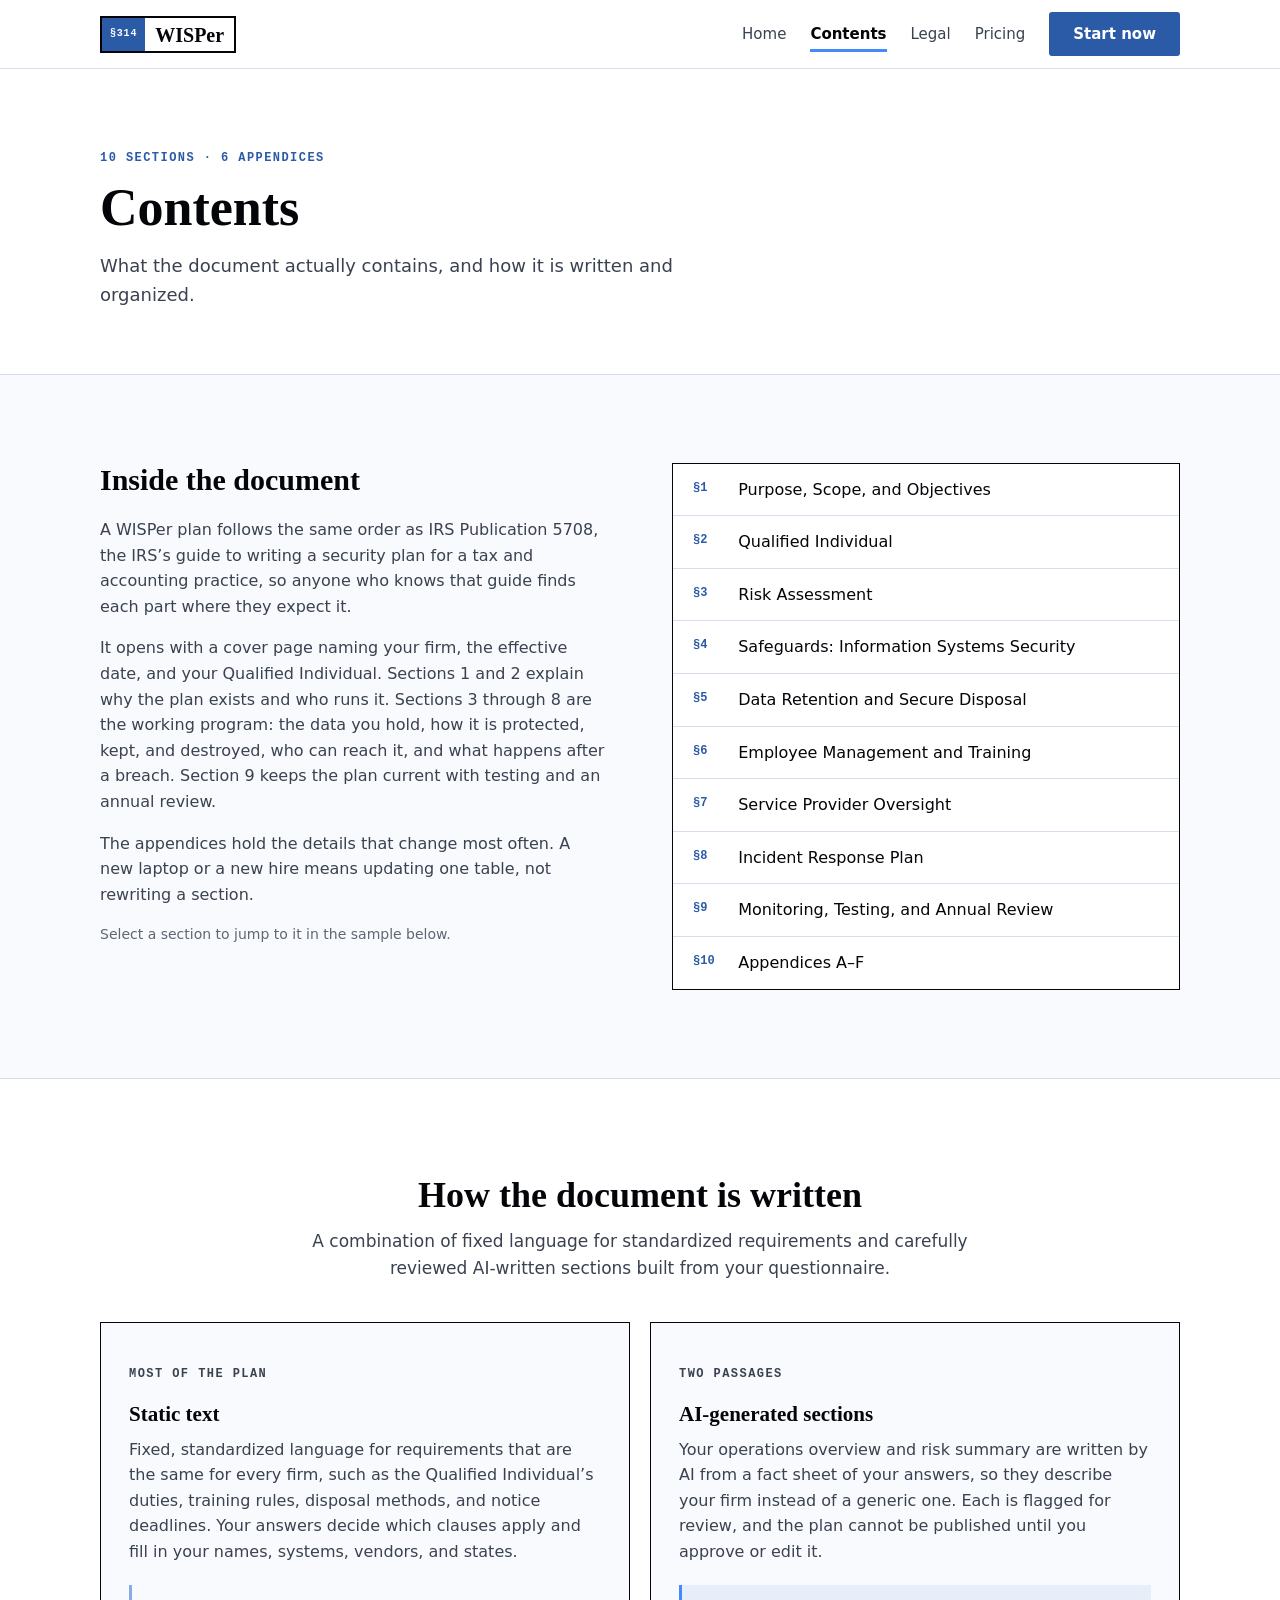
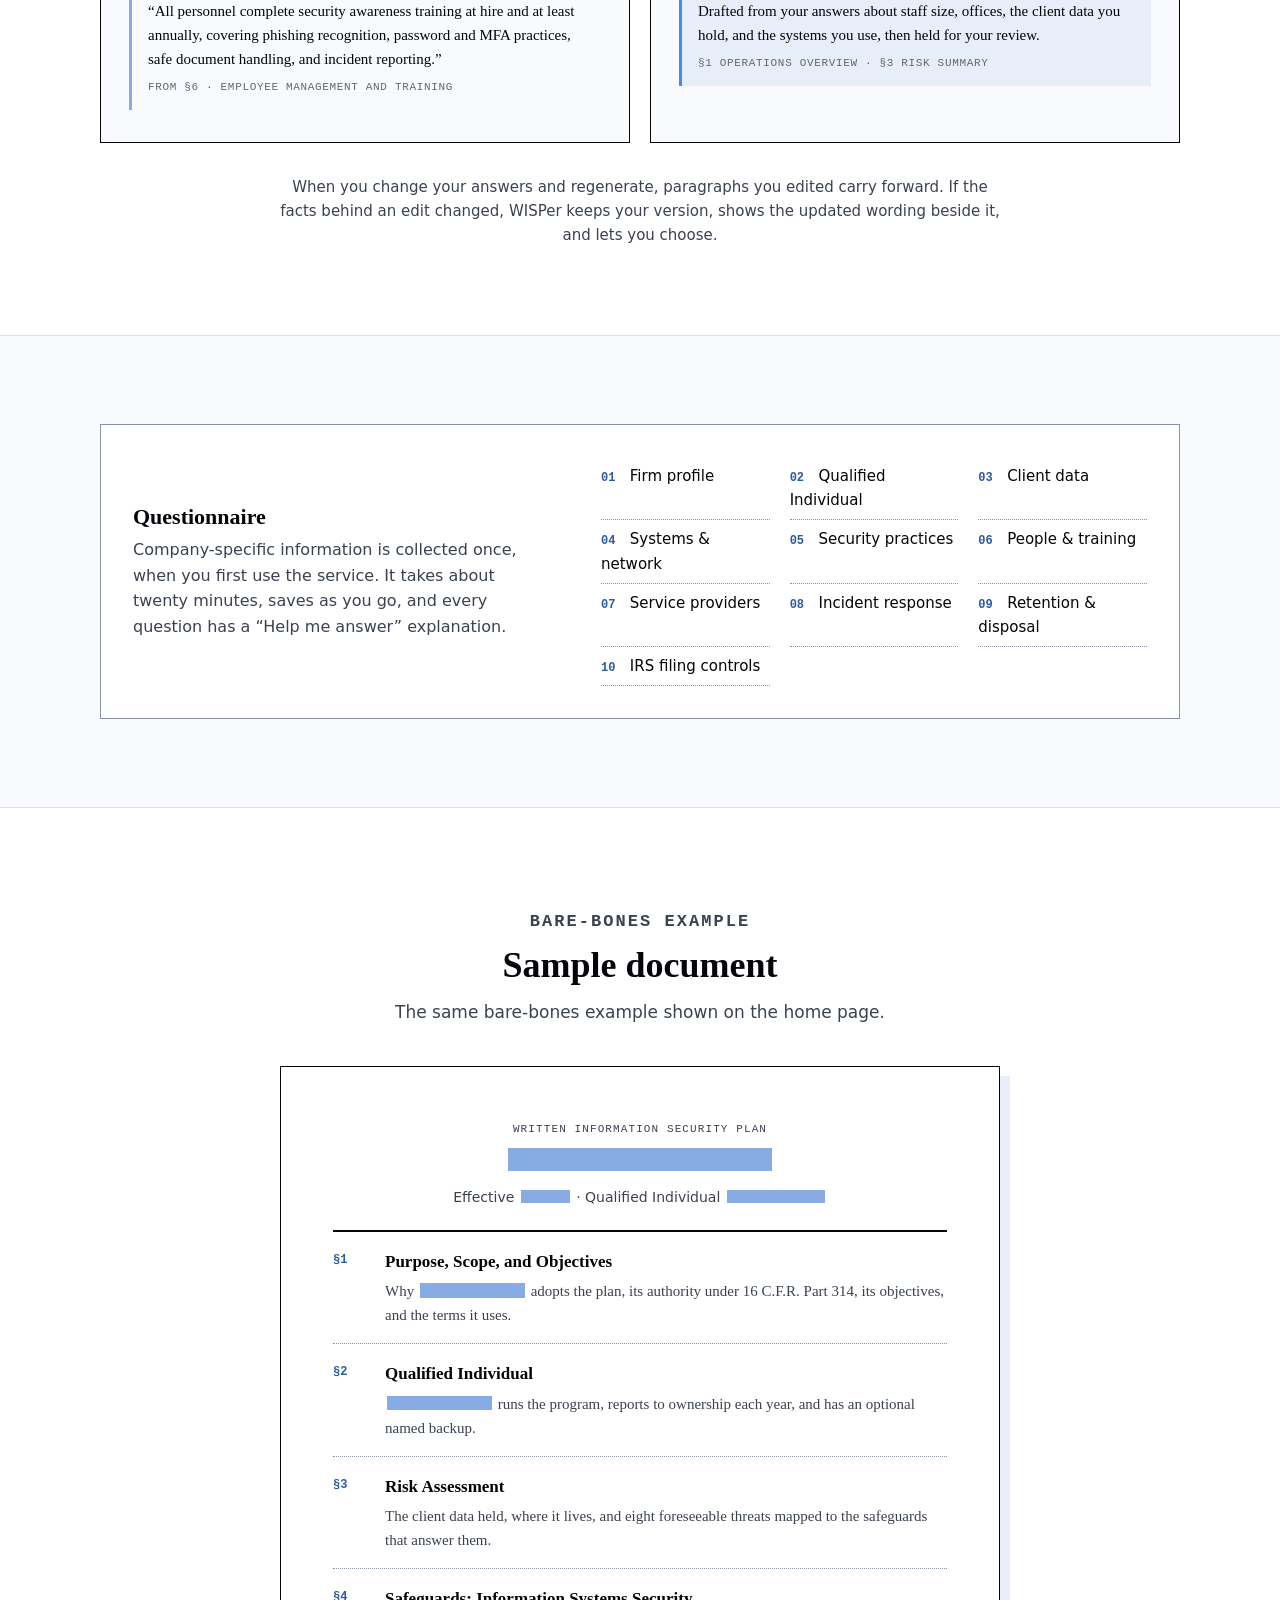
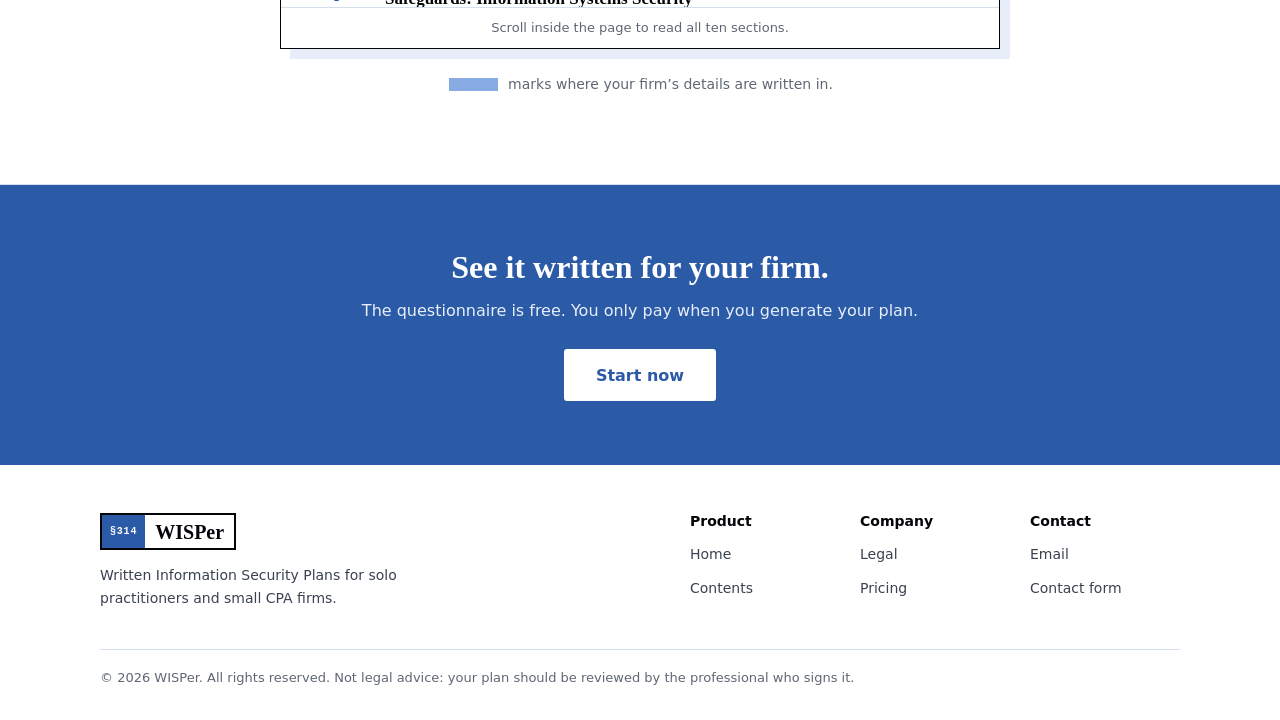
==== contents.html @ 2c93433e "First commit" ====
<!DOCTYPE html>
<html lang="en">
<head>
  <meta charset="utf-8">
  <meta name="viewport" content="width=device-width, initial-scale=1">
  <title>Contents | WISPer</title>
  <meta name="description" content="What a WISPer plan contains, how its ten sections and six appendices are organized, and which parts are standard language versus written from your questionnaire.">
  <link rel="icon" href="favicon.svg" type="image/svg+xml">
  <link rel="stylesheet" href="styles.css">
  <script>document.documentElement.className = "js";</script>
  <script src="script.js" defer></script>
</head>
<body>
  <a class="skip" href="#main">Skip to main content</a>

  <header class="topbar">
    <div class="wrap">
      <a class="logo" href="index.html" aria-label="WISPer home"><span class="logo-mark">§314</span><span class="logo-word">WISPer</span></a>
      <button class="nav-toggle" type="button" aria-expanded="false" aria-controls="menu"><span class="nav-toggle-bars"></span>Menu</button>
      <nav class="menu" id="menu" aria-label="Main">
        <ul>
          <li><a href="index.html">Home</a></li>
          <li><a href="contents.html" aria-current="page">Contents</a></li>
          <li><a href="legal.html">Legal</a></li>
          <li><a href="pricing.html">Pricing</a></li>
        </ul>
        <a class="btn" href="https://www.wisp-er.com/signup">Start now</a>
      </nav>
    </div>
  </header>

  <main id="main">
    <section class="page-title">
      <div class="wrap">
        <p class="kicker">10 sections · 6 appendices</p>
        <h1>Contents</h1>
        <p>What the document actually contains, and how it is written and organized.</p>
      </div>
    </section>

    <!-- Inside the document -->
    <section class="section" aria-labelledby="inside-title">
      <div class="wrap split">
        <div class="prose">
          <h2 id="inside-title">Inside the document</h2>
          <p>A WISPer plan follows the same order as IRS Publication 5708, the IRS’s guide to writing a security plan for a tax and accounting practice, so anyone who knows that guide finds each part where they expect it.</p>
          <p>It opens with a cover page naming your firm, the effective date, and your Qualified Individual. Sections 1 and 2 explain why the plan exists and who runs it. Sections 3 through 8 are the working program: the data you hold, how it is protected, kept, and destroyed, who can reach it, and what happens after a breach. Section 9 keeps the plan current with testing and an annual review.</p>
          <p>The appendices hold the details that change most often. A new laptop or a new hire means updating one table, not rewriting a section.</p>
          <p class="hint">Select a section to jump to it in the sample below.</p>
        </div>

        <ol class="toc" aria-label="Sections of the plan">
          <li><a href="#s1" data-section="s1"><span class="num">§1</span>Purpose, Scope, and Objectives</a></li>
          <li><a href="#s2" data-section="s2"><span class="num">§2</span>Qualified Individual</a></li>
          <li><a href="#s3" data-section="s3"><span class="num">§3</span>Risk Assessment</a></li>
          <li><a href="#s4" data-section="s4"><span class="num">§4</span>Safeguards: Information Systems Security</a></li>
          <li><a href="#s5" data-section="s5"><span class="num">§5</span>Data Retention and Secure Disposal</a></li>
          <li><a href="#s6" data-section="s6"><span class="num">§6</span>Employee Management and Training</a></li>
          <li><a href="#s7" data-section="s7"><span class="num">§7</span>Service Provider Oversight</a></li>
          <li><a href="#s8" data-section="s8"><span class="num">§8</span>Incident Response Plan</a></li>
          <li><a href="#s9" data-section="s9"><span class="num">§9</span>Monitoring, Testing, and Annual Review</a></li>
          <li><a href="#s10" data-section="s10"><span class="num">§10</span>Appendices A–F</a></li>
        </ol>
      </div>
    </section>

    <!-- How it is written -->
    <section class="section section-paper" aria-labelledby="written-title">
      <div class="wrap">
        <div class="section-head centered">
          <h2 id="written-title">How the document is written</h2>
          <p>A combination of fixed language for standardized requirements and carefully reviewed AI-written sections built from your questionnaire.</p>
        </div>

        <div class="pair">
          <article class="box">
            <p class="kicker">Most of the plan</p>
            <h3>Static text</h3>
            <p>Fixed, standardized language for requirements that are the same for every firm, such as the Qualified Individual’s duties, training rules, disposal methods, and notice deadlines. Your answers decide which clauses apply and fill in your names, systems, vendors, and states.</p>
            <blockquote class="excerpt">
              “All personnel complete security awareness training at hire and at least annually, covering phishing recognition, password and MFA practices, safe document handling, and incident reporting.”
              <cite>From §6 · Employee Management and Training</cite>
            </blockquote>
          </article>
          <article class="box">
            <p class="kicker">Two passages</p>
            <h3>AI-generated sections</h3>
            <p>Your operations overview and risk summary are written by AI from a fact sheet of your answers, so they describe your firm instead of a generic one. Each is flagged for review, and the plan cannot be published until you approve or edit it.</p>
            <blockquote class="excerpt ai">
              Drafted from your answers about staff size, offices, the client data you hold, and the systems you use, then held for your review.
              <cite>§1 operations overview · §3 risk summary</cite>
            </blockquote>
          </article>
        </div>

        <p class="aside">When you change your answers and regenerate, paragraphs you edited carry forward. If the facts behind an edit changed, WISPer keeps your version, shows the updated wording beside it, and lets you choose.</p>
      </div>
    </section>

    <!-- Questionnaire -->
    <section class="section" aria-labelledby="q-title">
      <div class="wrap">
        <div class="strip">
          <div>
            <h2 id="q-title">Questionnaire</h2>
            <p>Company-specific information is collected once, when you first use the service. It takes about twenty minutes, saves as you go, and every question has a “Help me answer” explanation.</p>
          </div>
          <ol class="topics" aria-label="Questionnaire topics">
            <li>Firm profile</li>
            <li>Qualified Individual</li>
            <li>Client data</li>
            <li>Systems &amp; network</li>
            <li>Security practices</li>
            <li>People &amp; training</li>
            <li>Service providers</li>
            <li>Incident response</li>
            <li>Retention &amp; disposal</li>
            <li>IRS filing controls</li>
          </ol>
        </div>
      </div>
    </section>

    <!-- Sample document -->
    <section class="section section-paper" id="sample" aria-labelledby="sample-title">
      <div class="wrap">
        <div class="section-head centered">
          <p class="kicker">Bare-bones example</p>
          <h2 id="sample-title">Sample document</h2>
          <p>The same bare-bones example shown on the home page.</p>
        </div>

        <div class="sample">
          <div class="sample-scroll" id="sample-scroll" tabindex="0" role="region" aria-label="Sample plan, scrollable">
            <div class="sample-cover">
              <p class="sheet-label">Written Information Security Plan</p>
              <h3><span class="fill fill-l" title="Firm name"></span></h3>
              <p>Effective <span class="fill fill-s"></span> · Qualified Individual <span class="fill"></span></p>
            </div>
            <ol class="sample-sections">
              <li id="s1"><span class="num">§1</span><div><h4>Purpose, Scope, and Objectives</h4><p>Why <span class="fill"></span> adopts the plan, its authority under 16 C.F.R. Part 314, its objectives, and the terms it uses.</p></div></li>
              <li id="s2"><span class="num">§2</span><div><h4>Qualified Individual</h4><p><span class="fill"></span> runs the program, reports to ownership each year, and has an optional named backup.</p></div></li>
              <li id="s3"><span class="num">§3</span><div><h4>Risk Assessment</h4><p>The client data held, where it lives, and eight foreseeable threats mapped to the safeguards that answer them.</p></div></li>
              <li id="s4"><span class="num">§4</span><div><h4>Safeguards: Information Systems Security</h4><p>Access control and MFA, encryption, network, devices and updates, backups, remote work, physical security, and IRS credentials.</p></div></li>
              <li id="s5"><span class="num">§5</span><div><h4>Data Retention and Secure Disposal</h4><p>Records kept <span class="fill fill-s"></span> years, then destroyed: paper, drives, copier storage, and cloud data.</p></div></li>
              <li id="s6"><span class="num">§6</span><div><h4>Employee Management and Training</h4><p>Screening, a signed acknowledgment, training at hire and every year, and offboarding.</p></div></li>
              <li id="s7"><span class="num">§7</span><div><h4>Service Provider Oversight</h4><p>Vetting, written safeguard terms, and a yearly review of every vendor that can reach client data.</p></div></li>
              <li id="s8"><span class="num">§8</span><div><h4>Incident Response Plan</h4><p>Warning signs, response contacts, containment, and notice deadlines for the IRS, the FTC, and <span class="fill"></span>.</p></div></li>
              <li id="s9"><span class="num">§9</span><div><h4>Monitoring, Testing, and Annual Review</h4><p>An IRS credential-check calendar, a yearly control test, and a full plan review at least every 12 months.</p></div></li>
              <li id="s10"><span class="num">§10</span><div><h4>Appendices A–F</h4><p>Hardware, software, personnel and access, service providers, employee acknowledgment, and the remediation plan.</p></div></li>
            </ol>
          </div>
          <p class="sample-foot">Scroll inside the page to read all ten sections.</p>
        </div>
        <p class="legend"><span class="fill fill-s" aria-hidden="true"></span> marks where your firm’s details are written in.</p>
      </div>
    </section>

    <section class="cta" aria-labelledby="cta-title">
      <div class="wrap">
        <h2 id="cta-title">See it written for your firm.</h2>
        <p>The questionnaire is free. You only pay when you generate your plan.</p>
        <a class="btn btn-big btn-light" href="https://www.wisp-er.com/signup">Start now</a>
      </div>
    </section>
  </main>

  <footer class="footer">
    <div class="wrap">
      <div class="footer-grid">
        <div class="footer-brand">
          <a class="logo" href="index.html" aria-label="WISPer home"><span class="logo-mark">§314</span><span class="logo-word">WISPer</span></a>
          <p>Written Information Security Plans for solo practitioners and small CPA firms.</p>
        </div>
        <nav aria-labelledby="f-product">
          <h2 id="f-product">Product</h2>
          <ul>
            <li><a href="index.html">Home</a></li>
            <li><a href="contents.html">Contents</a></li>
          </ul>
        </nav>
        <nav aria-labelledby="f-company">
          <h2 id="f-company">Company</h2>
          <ul>
            <li><a href="legal.html">Legal</a></li>
            <li><a href="pricing.html">Pricing</a></li>
          </ul>
        </nav>
        <nav aria-labelledby="f-contact">
          <h2 id="f-contact">Contact</h2>
          <ul>
            <li><a href="mailto:hello@wisp-er.com">Email</a></li>
            <li><a href="index.html#contact">Contact form</a></li>
          </ul>
        </nav>
      </div>
      <p class="footer-base">© <span class="year">2026</span> WISPer. All rights reserved. Not legal advice: your plan should be reviewed by the professional who signs it.</p>
    </div>
  </footer>
</body>
</html>
---- styles.css ----
/* ==========================================================================
   WISPer — Home, Contents, Legal, Pricing
   Pure CSS, no libraries or web fonts.
   Color scheme: realtimecolors.com export from the Planning Analysis Sheet.
   ========================================================================== */

:root {
  --text: #030509;
  --background: #f8fafd;
  --primary: #2b5aa7;
  --secondary: #88abe3;
  --accent: #438afd;

  /* Supporting values mixed only from the five colors above */
  --text-soft: #3a4250;     /* text 80% on background: body copy */
  --text-faint: #5f6774;    /* text 65%: captions, fine print */
  --rule: #d5deec;          /* secondary 30% on background: hairlines */
  --rule-strong: #8a94a6;   /* field borders, 3:1 against white */
  --primary-deep: #20447f;  /* primary 75% + text 25%: hover */
  --wash: #e7eefa;          /* secondary 20% on background: tinted panels */
  --paper: #ffffff;

  --serif: "Iowan Old Style", "Palatino Linotype", Palatino, "Book Antiqua", Georgia, serif;
  --sans: "Segoe UI", system-ui, -apple-system, Roboto, "Helvetica Neue", Arial, sans-serif;
  --mono: "Cascadia Mono", Consolas, "SFMono-Regular", Menlo, monospace;

  --width: 1120px;
  --gutter: 20px;
}

/* ---------- Base ---------- */
*,
*::before,
*::after {
  box-sizing: border-box;
}

html {
  -webkit-text-size-adjust: 100%;
}

@media (prefers-reduced-motion: no-preference) {
  html {
    scroll-behavior: smooth;
  }
}

body {
  margin: 0;
  background-color: var(--background);
  color: var(--text);
  font-family: var(--sans);
  font-size: 1rem;
  line-height: 1.6;
}

h1,
h2,
h3,
h4,
p,
ul,
ol,
dl,
dd,
figure,
blockquote {
  margin: 0;
}

ul,
ol {
  padding: 0;
}

h1,
h2,
h3 {
  font-family: var(--serif);
  font-weight: 700;
  line-height: 1.15;
}

a {
  color: var(--primary);
  text-underline-offset: 2px;
}

a:hover {
  color: var(--primary-deep);
}

:focus-visible {
  outline: 3px solid var(--accent);
  outline-offset: 2px;
}

img,
svg {
  display: block;
  max-width: 100%;
}

.wrap {
  width: 100%;
  max-width: var(--width);
  margin: 0 auto;
  padding: 0 var(--gutter);
}

.skip {
  position: absolute;
  top: -100px;
  left: var(--gutter);
  z-index: 20;
  padding: 10px 14px;
  background-color: var(--primary);
  color: var(--paper);
  font-weight: 600;
}

.skip:focus {
  top: 10px;
  color: var(--paper);
}

/* Small uppercase label used above headings, like a form's field caption */
.kicker {
  color: var(--primary);
  font-family: var(--mono);
  font-size: 0.75rem;
  font-weight: 600;
  letter-spacing: 0.12em;
  text-transform: uppercase;
}

/* ---------- Buttons ---------- */
.btn {
  display: inline-flex;
  align-items: center;
  justify-content: center;
  gap: 8px;
  min-height: 44px;
  padding: 10px 22px;
  border: 2px solid var(--primary);
  border-radius: 3px;
  background-color: var(--primary);
  color: var(--paper);
  font: inherit;
  font-size: 0.9375rem;
  font-weight: 600;
  line-height: 1.2;
  text-align: center;
  text-decoration: none;
  cursor: pointer;
  transition: background-color 0.15s, border-color 0.15s, color 0.15s;
}

.btn:hover {
  border-color: var(--primary-deep);
  background-color: var(--primary-deep);
  color: var(--paper);
}

.btn-big {
  min-height: 52px;
  padding: 12px 30px;
  font-size: 1rem;
}

.btn-ghost {
  background-color: transparent;
  color: var(--primary);
}

.btn-ghost:hover {
  background-color: var(--wash);
  color: var(--primary-deep);
}

.btn-light {
  border-color: var(--paper);
  background-color: var(--paper);
  color: var(--primary);
}

.btn-light:hover {
  border-color: var(--wash);
  background-color: var(--wash);
  color: var(--primary-deep);
}

/* ---------- Header ---------- */
.topbar {
  position: sticky;
  top: 0;
  z-index: 10;
  border-bottom: 1px solid var(--rule);
  background-color: var(--paper);
}

.topbar .wrap {
  display: flex;
  flex-wrap: wrap;
  align-items: center;
  gap: 0 16px;
  min-height: 68px;
}

/* Logo: the wordmark set inside a ruled box, like a form's title block */
.logo {
  display: inline-flex;
  align-items: stretch;
  border: 2px solid var(--text);
  color: var(--text);
  font-family: var(--serif);
  font-size: 1.25rem;
  font-weight: 700;
  line-height: 1;
  text-decoration: none;
}

.logo:hover {
  color: var(--text);
}

.logo-mark {
  display: flex;
  align-items: center;
  padding: 6px 8px;
  background-color: var(--primary);
  color: var(--paper);
  font-family: var(--mono);
  font-size: 0.625rem;
  letter-spacing: 0.08em;
}

.logo-word {
  padding: 7px 10px 6px;
}

.nav-toggle {
  display: none;
  margin-left: auto;
  padding: 8px 12px;
  border: 1px solid var(--rule-strong);
  border-radius: 3px;
  background-color: var(--paper);
  color: var(--text);
  font: inherit;
  font-size: 0.875rem;
  font-weight: 600;
  cursor: pointer;
}

.nav-toggle-bars {
  display: inline-block;
  width: 16px;
  height: 2px;
  margin-right: 8px;
  background-color: currentColor;
  box-shadow: 0 -5px 0 currentColor, 0 5px 0 currentColor;
  vertical-align: middle;
}

.menu {
  display: flex;
  flex-wrap: wrap;
  align-items: center;
  gap: 8px 24px;
  margin-left: auto;
}

.menu ul {
  display: flex;
  flex-wrap: wrap;
  gap: 4px 24px;
  list-style: none;
}

.menu a:not(.btn) {
  display: block;
  padding: 6px 0;
  color: var(--text-soft);
  font-size: 0.9375rem;
  text-decoration: none;
}

.menu a:not(.btn):hover {
  color: var(--primary);
}

.menu a[aria-current="page"] {
  color: var(--text);
  font-weight: 700;
  box-shadow: inset 0 -3px 0 var(--accent);
}

/* ---------- Page sections ---------- */
.section {
  padding: 64px 0;
  border-bottom: 1px solid var(--rule);
}

.section-paper {
  background-color: var(--paper);
}

.section-head {
  max-width: 46rem;
  margin-bottom: 40px;
}

.section-head.centered {
  margin-right: auto;
  margin-left: auto;
  text-align: center;
}

.section-head h2 {
  margin-top: 8px;
  font-size: 1.875rem;
}

.section-head p {
  margin-top: 12px;
  color: var(--text-soft);
  font-size: 1.0625rem;
}

.section-head .kicker + h2 {
  margin-top: 10px;
}

/* Title block at the top of Contents, Legal and Pricing */
.page-title {
  padding: 56px 0 48px;
  border-bottom: 1px solid var(--rule);
  background-color: var(--paper);
}

.page-title h1 {
  margin-top: 10px;
  font-size: 2.75rem;
}

.page-title p:last-child {
  max-width: 42rem;
  margin-top: 14px;
  color: var(--text-soft);
  font-size: 1.125rem;
}

/* ---------- Home: hero ---------- */
.hero {
  padding: 56px 0 64px;
  border-bottom: 1px solid var(--rule);
  background-color: var(--paper);
  overflow: hidden;
}

.hero .wrap {
  display: grid;
  gap: 48px;
  align-items: center;
}

.hero h1 {
  margin-top: 14px;
  font-size: 2.5rem;
  line-height: 1.08;
}

.hero h1 em {
  color: var(--primary);
  font-style: normal;
  box-shadow: inset 0 -0.18em 0 var(--wash);
}

.hero-text > p:not(.kicker) {
  max-width: 34rem;
  margin-top: 20px;
  color: var(--text-soft);
  font-size: 1.125rem;
}

.hero-actions {
  display: flex;
  flex-wrap: wrap;
  gap: 12px;
  margin-top: 30px;
}

.hero-text .hero-note {
  margin-top: 14px;
  color: var(--text-faint);
  font-size: 0.875rem;
}

/* The "custom image": a finished plan drawn in HTML and CSS */
.plan-art {
  position: relative;
  width: 100%;
  max-width: 460px;
  margin: 0 auto;
  padding: 0 14px 30px 0;
}

.plan-art::before {
  content: "";
  position: absolute;
  top: 14px;
  right: 0;
  bottom: 16px;
  left: 14px;
  border: 1px solid var(--secondary);
  background-color: var(--wash);
}

.sheet {
  position: relative;
  border: 1px solid var(--rule-strong);
  background-color: var(--paper);
  box-shadow: 0 20px 40px -28px rgba(3, 5, 9, 0.6);
}

.sheet-head {
  display: flex;
  justify-content: space-between;
  gap: 12px;
  padding: 10px 16px;
  background-color: var(--primary);
  color: var(--paper);
  font-family: var(--mono);
  font-size: 0.625rem;
  letter-spacing: 0.1em;
  text-transform: uppercase;
}

.sheet-body {
  padding: 20px 20px 22px;
}

.sheet-label {
  color: var(--text-faint);
  font-family: var(--mono);
  font-size: 0.625rem;
  letter-spacing: 0.1em;
  text-transform: uppercase;
}

.sheet-firm {
  min-height: 1.3em;
  margin-top: 4px;
  padding-bottom: 8px;
  border-bottom: 2px solid var(--text);
  font-family: var(--serif);
  font-size: 1.375rem;
  font-weight: 700;
  line-height: 1.3;
}

.caret {
  display: inline-block;
  width: 2px;
  height: 1em;
  margin-left: 2px;
  background-color: var(--accent);
  vertical-align: -0.12em;
  animation: blink 1s steps(1) infinite;
}

@keyframes blink {
  50% {
    opacity: 0;
  }
}

.sheet-meta {
  display: grid;
  grid-template-columns: 1fr 1fr;
  margin-top: 14px;
  border: 1px solid var(--rule);
}

.sheet-meta div {
  padding: 6px 10px;
}

.sheet-meta div + div {
  border-left: 1px solid var(--rule);
}

.sheet-meta dd {
  font-size: 0.8125rem;
  font-weight: 600;
}

.sheet-list {
  margin-top: 16px;
  list-style: none;
  font-family: var(--serif);
  font-size: 0.9375rem;
}

.sheet-list li {
  display: flex;
  align-items: center;
  gap: 10px;
  padding: 6px 0;
  border-bottom: 1px dotted var(--rule-strong);
}

.sheet-list span {
  flex-shrink: 0;
  width: 4.2em;
  white-space: nowrap;
  color: var(--primary);
  font-family: var(--mono);
  font-size: 0.6875rem;
}

.sheet-list b {
  flex: 1;
  font-weight: 400;
}

.tick {
  flex-shrink: 0;
  width: 14px;
  height: 8px;
  margin-top: -4px;
  border-bottom: 2px solid var(--primary);
  border-left: 2px solid var(--primary);
  transform: rotate(-45deg);
}

.sheet-sign {
  display: flex;
  justify-content: space-between;
  align-items: flex-end;
  gap: 16px;
  margin-top: 20px;
}

.sheet-sign p {
  flex: 1;
  padding-top: 4px;
  border-top: 1px solid var(--text);
  color: var(--text-faint);
  font-family: var(--mono);
  font-size: 0.625rem;
  letter-spacing: 0.08em;
  text-transform: uppercase;
}

.stamp {
  position: absolute;
  right: -6px;
  bottom: 4px;
  padding: 8px 12px;
  border: 3px double var(--accent);
  background-color: rgba(248, 250, 253, 0.94);
  color: var(--primary);
  font-family: var(--mono);
  font-size: 0.6875rem;
  font-weight: 700;
  letter-spacing: 0.12em;
  line-height: 1.4;
  text-align: center;
  text-transform: uppercase;
  transform: rotate(-7deg);
}

/* ---------- Home: what the service provides ---------- */
.trio {
  display: grid;
  gap: 20px;
  list-style: none;
}

.box {
  padding: 28px 24px;
  border: 1px solid var(--text);
  background-color: var(--paper);
}

.section-paper .box {
  background-color: var(--background);
}

.box-icon {
  width: 36px;
  height: 36px;
  fill: none;
  stroke: var(--primary);
  stroke-width: 1.6;
  stroke-linecap: round;
  stroke-linejoin: round;
}

.box h3 {
  margin-top: 18px;
  font-size: 1.3125rem;
}

.box p {
  margin-top: 10px;
  color: var(--text-soft);
}

.box ul {
  margin-top: 14px;
}

/* Checkmark list used in boxes and price cards */
.ticks {
  display: grid;
  gap: 8px;
  list-style: none;
}

.ticks li {
  position: relative;
  padding-left: 24px;
  color: var(--text-soft);
  font-size: 0.9375rem;
  line-height: 1.5;
}

.ticks li::before {
  content: "";
  position: absolute;
  top: 0.35em;
  left: 2px;
  width: 10px;
  height: 5px;
  border-bottom: 2px solid var(--primary);
  border-left: 2px solid var(--primary);
  transform: rotate(-45deg);
}

/* ---------- Sample document (Home and Contents) ---------- */
.sample {
  max-width: 720px;
  margin: 0 auto;
  border: 1px solid var(--text);
  background-color: var(--paper);
  box-shadow: 10px 10px 0 var(--wash);
}

.sample-scroll {
  max-height: 540px;
  padding: 32px 22px;
  overflow-y: auto;
  scroll-behavior: smooth;
}

.sample-cover {
  padding-bottom: 22px;
  border-bottom: 2px solid var(--text);
  text-align: center;
}

.sample-cover .sheet-label {
  font-size: 0.6875rem;
}

.sample-cover h3 {
  margin-top: 10px;
  font-size: 1.5rem;
}

.sample-cover p {
  margin-top: 10px;
  color: var(--text-soft);
  font-size: 0.875rem;
}

/* Blank where company-specific information would be filled in */
.fill {
  display: inline-block;
  min-width: 7em;
  height: 0.95em;
  margin: 0 2px;
  background-color: var(--secondary);
  vertical-align: -0.08em;
}

.fill-s {
  min-width: 3.5em;
}

.fill-l {
  min-width: 11em;
}

.sample-sections {
  list-style: none;
  font-family: var(--serif);
}

.sample-sections li {
  display: grid;
  grid-template-columns: 52px 1fr;
  padding: 16px 0;
  border-bottom: 1px dotted var(--rule-strong);
  transition: background-color 0.3s;
}

.sample-sections li:last-child {
  border-bottom: 0;
}

.sample-sections .num {
  padding-top: 3px;
  color: var(--primary);
  font-family: var(--mono);
  font-size: 0.75rem;
  font-weight: 600;
}

.sample-sections h4 {
  font-size: 1.0625rem;
}

.sample-sections p {
  margin-top: 4px;
  color: var(--text-soft);
  font-size: 0.9375rem;
  line-height: 1.6;
}

.sample-sections li.is-active {
  background-color: var(--wash);
  box-shadow: inset 3px 0 0 var(--accent);
}

.sample-foot {
  padding: 10px 22px;
  border-top: 1px solid var(--rule);
  color: var(--text-faint);
  font-size: 0.8125rem;
  text-align: center;
}

.legend {
  display: flex;
  justify-content: center;
  align-items: center;
  gap: 8px;
  margin-top: 24px;
  color: var(--text-faint);
  font-size: 0.875rem;
}

/* ---------- Home: objections + FAQ ---------- */
.two-col {
  display: grid;
  gap: 48px;
}

.two-col h2 {
  margin-bottom: 24px;
  font-size: 1.75rem;
}

.objection {
  padding: 20px 22px;
  border: 1px solid var(--rule-strong);
  background-color: var(--paper);
}

.objection + .objection {
  margin-top: 14px;
}

.objection h3 {
  font-size: 1.125rem;
}

.objection p {
  margin-top: 8px;
  color: var(--text-soft);
  font-size: 0.9375rem;
}

.faq {
  display: grid;
  gap: 10px;
}

.faq details {
  border: 1px solid var(--rule-strong);
  background-color: var(--paper);
}

.faq summary {
  position: relative;
  padding: 16px 52px 16px 20px;
  font-weight: 600;
  list-style: none;
  cursor: pointer;
}

.faq summary::-webkit-details-marker {
  display: none;
}

.faq summary::after {
  content: "+";
  position: absolute;
  top: 50%;
  right: 20px;
  color: var(--primary);
  font-family: var(--mono);
  font-size: 1.375rem;
  line-height: 1;
  transform: translateY(-50%);
}

.faq details[open] summary::after {
  content: "\2013";
}

.faq summary:hover {
  color: var(--primary);
}

.faq details[open] {
  border-color: var(--primary);
}

.faq details p {
  padding: 0 20px 18px;
  color: var(--text-soft);
  font-size: 0.9375rem;
}

.faq-wide {
  max-width: 800px;
  margin: 0 auto;
}

/* ---------- Call to action band ---------- */
.cta {
  padding: 64px 0;
  background-color: var(--primary);
  color: var(--paper);
  text-align: center;
}

.cta h2 {
  font-size: 2rem;
}

.cta p {
  margin-top: 12px;
  color: var(--wash);
}

.cta .btn {
  margin-top: 26px;
}

.cta :focus-visible {
  outline-color: var(--paper);
}

/* ---------- Home: contact form ---------- */
.form {
  max-width: 740px;
  margin: 0 auto;
  padding: 28px 22px;
  border: 1px solid var(--text);
  background-color: var(--paper);
}

.form-grid {
  display: grid;
  gap: 20px;
}

.field label {
  display: block;
  margin-bottom: 6px;
  font-size: 0.875rem;
  font-weight: 600;
}

.field .opt {
  color: var(--text-faint);
  font-weight: 400;
}

.field input,
.field textarea {
  display: block;
  width: 100%;
  min-height: 46px;
  padding: 10px 12px;
  border: 1px solid var(--rule-strong);
  border-radius: 2px;
  background-color: var(--paper);
  color: var(--text);
  font: inherit;
}

.field textarea {
  min-height: 130px;
  resize: vertical;
}

.field input:focus,
.field textarea:focus {
  border-color: var(--primary);
  outline: 2px solid var(--accent);
  outline-offset: 0;
}

.field [aria-invalid="true"] {
  border-color: var(--primary);
  border-left-width: 4px;
}

.error {
  margin-top: 6px;
  color: var(--primary);
  font-size: 0.875rem;
  font-weight: 600;
}

.error:empty {
  display: none;
}

.counter {
  margin-top: 4px;
  color: var(--text-faint);
  font-size: 0.8125rem;
  text-align: right;
}

.form-actions {
  display: flex;
  justify-content: center;
  margin-top: 24px;
}

.form-actions .btn {
  min-width: 200px;
}

.form-status {
  margin-top: 20px;
}

.form-status:empty {
  display: none;
}

.form-status.ok {
  padding: 14px 16px;
  border-left: 4px solid var(--accent);
  background-color: var(--wash);
}

.form-status.bad {
  color: var(--primary);
  font-weight: 600;
  text-align: center;
}

/* ---------- Contents ---------- */
.split {
  display: grid;
  gap: 40px;
  align-items: start;
}

.prose p {
  color: var(--text-soft);
}

.prose p + p {
  margin-top: 16px;
}

.prose h2 {
  margin-bottom: 20px;
  font-size: 1.875rem;
}

.prose .hint {
  color: var(--text-faint);
  font-size: 0.875rem;
}

.toc {
  border: 1px solid var(--text);
  background-color: var(--paper);
  list-style: none;
}

.toc li + li {
  border-top: 1px solid var(--rule);
}

.toc a {
  display: flex;
  gap: 14px;
  padding: 13px 20px;
  color: var(--text);
  text-decoration: none;
}

.toc a:hover {
  background-color: var(--wash);
  color: var(--primary-deep);
}

.toc .num {
  width: 2.6em;
  flex-shrink: 0;
  padding-top: 2px;
  color: var(--primary);
  font-family: var(--mono);
  font-size: 0.75rem;
  font-weight: 600;
}

.pair {
  display: grid;
  gap: 20px;
}

.excerpt {
  margin-top: 20px;
  padding: 14px 16px;
  border-left: 3px solid var(--secondary);
  background-color: var(--background);
  font-family: var(--serif);
  font-size: 0.9375rem;
}

.excerpt.ai {
  border-left-color: var(--accent);
  background-color: var(--wash);
}

.excerpt cite {
  display: block;
  margin-top: 8px;
  color: var(--text-faint);
  font-family: var(--mono);
  font-size: 0.6875rem;
  font-style: normal;
  letter-spacing: 0.06em;
  text-transform: uppercase;
}

.aside {
  max-width: 46rem;
  margin: 32px auto 0;
  color: var(--text-soft);
  font-size: 0.9375rem;
  text-align: center;
}

.strip {
  display: grid;
  gap: 20px;
  padding: 24px;
  border: 1px solid var(--rule-strong);
  background-color: var(--paper);
}

.strip h2 {
  font-size: 1.375rem;
}

.strip p {
  margin-top: 8px;
  color: var(--text-soft);
}

.topics {
  display: grid;
  grid-template-columns: 1fr 1fr;
  gap: 0 20px;
  list-style: none;
  counter-reset: topic;
  font-size: 0.9375rem;
}

.topics li {
  padding: 7px 0;
  border-bottom: 1px dotted var(--rule-strong);
  counter-increment: topic;
}

.topics li::before {
  content: counter(topic, decimal-leading-zero) "  ";
  color: var(--primary);
  font-family: var(--mono);
  font-size: 0.75rem;
  font-weight: 600;
  white-space: pre;
}

/* ---------- Legal ---------- */
.table-scroll {
  overflow-x: auto;
  border: 1px solid var(--text);
  background-color: var(--paper);
}

.rules {
  width: 100%;
  min-width: 680px;
  border-collapse: collapse;
  font-size: 0.9375rem;
  line-height: 1.5;
  text-align: left;
}

.rules th {
  padding: 14px 18px;
  border-bottom: 1px solid var(--text);
  background-color: var(--wash);
  font-size: 0.8125rem;
}

.rules td {
  padding: 16px 18px;
  border-top: 1px solid var(--rule);
  vertical-align: top;
}

.rules td:first-child {
  width: 42%;
  border-right: 1px solid var(--rule);
}

.rules td:nth-child(2) {
  color: var(--text-soft);
}

.rules .cite {
  display: block;
  margin-bottom: 3px;
  color: var(--primary);
  font-family: var(--mono);
  font-size: 0.75rem;
  font-weight: 600;
}

.rules .where {
  width: 90px;
  color: var(--primary);
  font-family: var(--mono);
  font-size: 0.8125rem;
  white-space: nowrap;
}

.rules tr.is-match td {
  background-color: var(--wash);
}

.source {
  margin-top: 14px;
  color: var(--text-faint);
  font-size: 0.875rem;
}

.filter {
  display: flex;
  flex-wrap: wrap;
  align-items: center;
  gap: 8px 12px;
  margin-bottom: 16px;
}

.filter label {
  font-size: 0.875rem;
  font-weight: 600;
}

.filter select {
  min-height: 40px;
  padding: 6px 10px;
  border: 1px solid var(--rule-strong);
  border-radius: 2px;
  background-color: var(--paper);
  color: var(--text);
  font: inherit;
  font-size: 0.9375rem;
}

.seal-box {
  display: grid;
  grid-template-columns: 76px 1fr;
  gap: 20px;
  align-items: start;
}

.seal-box h3 {
  margin-top: 0;
}

.seal {
  display: flex;
  align-items: center;
  justify-content: center;
  width: 76px;
  height: 76px;
  border: 3px double var(--accent);
  border-radius: 50%;
  color: var(--primary);
  font-family: var(--mono);
  font-size: 0.6875rem;
  font-weight: 700;
  line-height: 1.25;
  text-align: center;
}

.disclose {
  max-width: 46rem;
  margin: 28px auto 0;
  padding: 14px 18px;
  border: 1px dashed var(--rule-strong);
  color: var(--text-soft);
  font-size: 0.9375rem;
  text-align: center;
}

/* ---------- Pricing ---------- */
.prices {
  display: grid;
  gap: 24px;
  max-width: 940px;
  margin: 0 auto;
}

.price {
  position: relative;
  display: flex;
  flex-direction: column;
  padding: 34px 26px 26px;
  border: 1px solid var(--text);
  background-color: var(--paper);
}

.price.featured {
  border-width: 2px;
  border-color: var(--primary);
  box-shadow: 10px 10px 0 var(--wash);
}

.flag {
  position: absolute;
  top: -2px;
  right: -2px;
  padding: 6px 12px;
  background-color: var(--primary);
  color: var(--paper);
  font-family: var(--mono);
  font-size: 0.6875rem;
  font-weight: 600;
  letter-spacing: 0.1em;
  text-transform: uppercase;
}

.price h3 {
  margin-top: 8px;
  font-size: 1.5rem;
}

.price .sub {
  margin-top: 4px;
  color: var(--text-soft);
  font-size: 0.9375rem;
}

.amount {
  margin-top: 22px;
  padding-bottom: 22px;
  border-bottom: 1px solid var(--rule);
  font-family: var(--serif);
  font-size: 3rem;
  font-weight: 700;
  line-height: 1;
}

.amount small {
  color: var(--text-faint);
  font-family: var(--sans);
  font-size: 1rem;
  font-weight: 400;
}

.price .ticks {
  flex: 1;
  align-content: start;
  margin: 22px 0 26px;
}

.price .btn {
  width: 100%;
}

.calc {
  display: grid;
  gap: 28px;
  max-width: 940px;
  margin: 0 auto;
  padding: 28px 24px;
  border: 1px solid var(--rule-strong);
  background-color: var(--paper);
}

.calc h2 {
  font-size: 1.5rem;
}

.calc > div > p {
  margin-top: 8px;
  color: var(--text-soft);
}

.calc label {
  display: flex;
  justify-content: space-between;
  font-weight: 600;
}

.calc output {
  color: var(--primary);
  font-family: var(--mono);
}

.calc input[type="range"] {
  width: 100%;
  margin: 14px 0 8px;
  accent-color: var(--primary);
}

.receipt {
  font-family: var(--serif);
}

.receipt div {
  display: flex;
  justify-content: space-between;
  gap: 12px;
  padding: 8px 0;
  border-bottom: 1px dotted var(--rule-strong);
}

.receipt dd {
  font-weight: 700;
}

.receipt .total {
  border-top: 2px solid var(--text);
  border-bottom: 0;
  font-size: 1.25rem;
}

.receipt .total dd {
  color: var(--primary);
}

.receipt .avg {
  border-bottom: 0;
  color: var(--text-faint);
  font-family: var(--sans);
  font-size: 0.875rem;
}

.receipt .avg dd {
  font-weight: 600;
}

/* ---------- Footer ---------- */
.footer {
  padding: 48px 0 32px;
  background-color: var(--paper);
}

.footer-grid {
  display: grid;
  grid-template-columns: repeat(3, 1fr);
  gap: 32px 20px;
}

.footer-brand {
  grid-column: 1 / -1;
}

.footer-brand p {
  max-width: 22rem;
  margin-top: 14px;
  color: var(--text-soft);
  font-size: 0.875rem;
}

.footer h2 {
  font-family: var(--sans);
  font-size: 0.875rem;
}

.footer ul {
  display: grid;
  gap: 8px;
  margin-top: 12px;
  list-style: none;
}

.footer ul a {
  color: var(--text-soft);
  font-size: 0.875rem;
  text-decoration: none;
}

.footer ul a:hover {
  color: var(--primary);
  text-decoration: underline;
}

.footer-base {
  margin-top: 40px;
  padding-top: 18px;
  border-top: 1px solid var(--rule);
  color: var(--text-faint);
  font-size: 0.8125rem;
}

/* ---------- Small screens: collapsible menu (only once JS is running) ---------- */
@media (max-width: 799px) {
  .js .nav-toggle {
    display: inline-flex;
    align-items: center;
  }

  .menu {
    width: 100%;
    margin: 0;
    padding: 4px 0 14px;
  }

  .menu ul {
    width: 100%;
  }

  .js .menu {
    display: none;
    flex-direction: column;
    align-items: stretch;
  }

  .js .menu.is-open {
    display: flex;
  }

  .js .menu ul {
    flex-direction: column;
    gap: 0;
  }

  .js .menu a:not(.btn) {
    padding: 12px 0;
    border-bottom: 1px solid var(--rule);
  }

  .js .menu a[aria-current="page"] {
    box-shadow: inset 4px 0 0 var(--accent);
    padding-left: 12px;
  }
}

/* ---------- Tablet ---------- */
@media (min-width: 640px) {
  .hero h1,
  .page-title h1 {
    font-size: 3.25rem;
  }

  .section-head h2 {
    font-size: 2.25rem;
  }

  .sample-scroll {
    padding: 44px 52px;
  }

  .form {
    padding: 36px;
  }

  .form-grid {
    grid-template-columns: 1fr 1fr;
  }

  .field-full {
    grid-column: 1 / -1;
  }

  .pair,
  .prices {
    grid-template-columns: 1fr 1fr;
  }

  .topics {
    grid-template-columns: repeat(3, 1fr);
  }

  .box {
    padding: 32px 28px;
  }

  .calc,
  .strip {
    padding: 32px;
  }
}

/* ---------- Desktop ---------- */
@media (min-width: 960px) {
  .section {
    padding: 88px 0;
  }

  .hero {
    padding: 88px 0;
  }

  .hero .wrap {
    grid-template-columns: 1.1fr 0.9fr;
    gap: 64px;
  }

  .hero h1 {
    font-size: 3.5rem;
  }

  .page-title {
    padding: 80px 0 64px;
  }

  .trio {
    grid-template-columns: repeat(3, 1fr);
  }

  .two-col,
  .split {
    grid-template-columns: 1fr 1fr;
    gap: 64px;
  }

  .strip,
  .calc {
    grid-template-columns: 1fr 1.3fr;
    gap: 48px;
    align-items: center;
  }

  .footer-grid {
    grid-template-columns: 1fr repeat(3, 150px);
  }

  .footer-brand {
    grid-column: auto;
  }
}

@media (prefers-reduced-motion: reduce) {
  *,
  *::before,
  *::after {
    animation: none !important;
    transition: none !important;
    scroll-behavior: auto !important;
  }
}
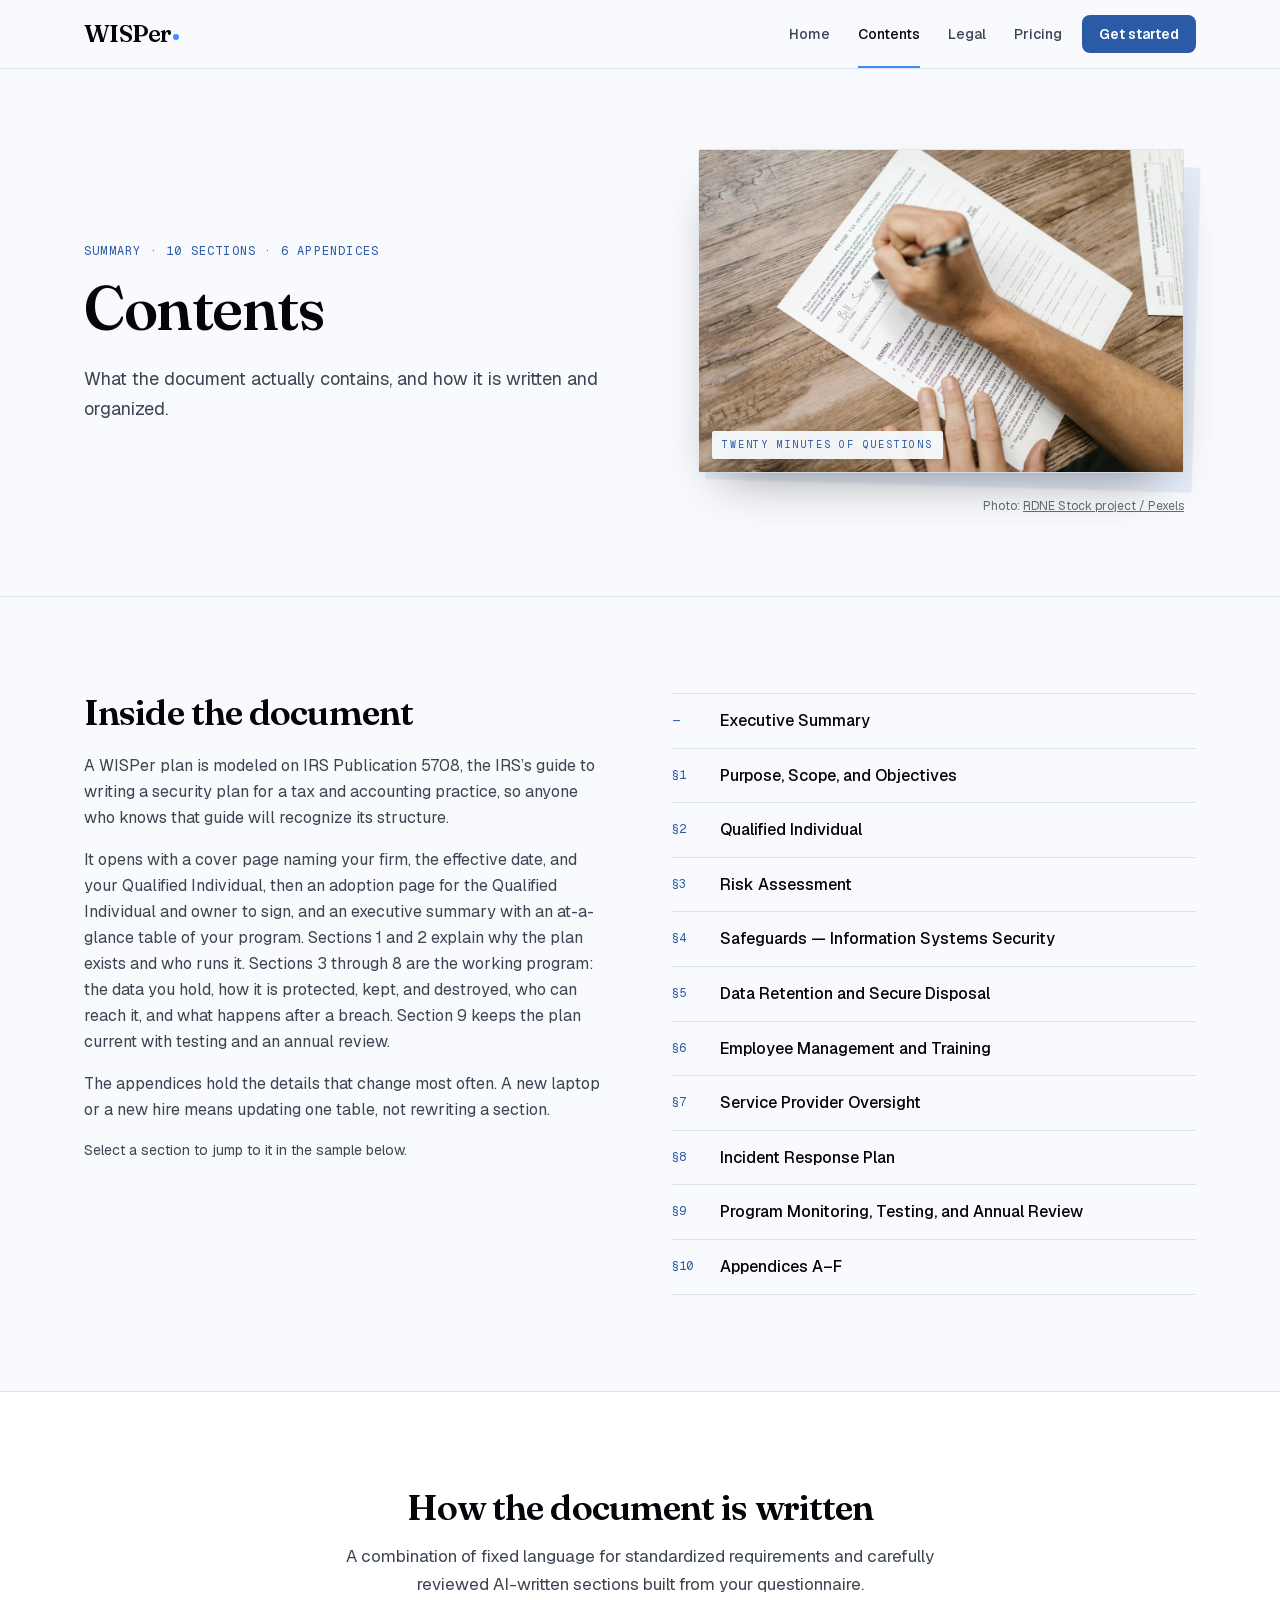
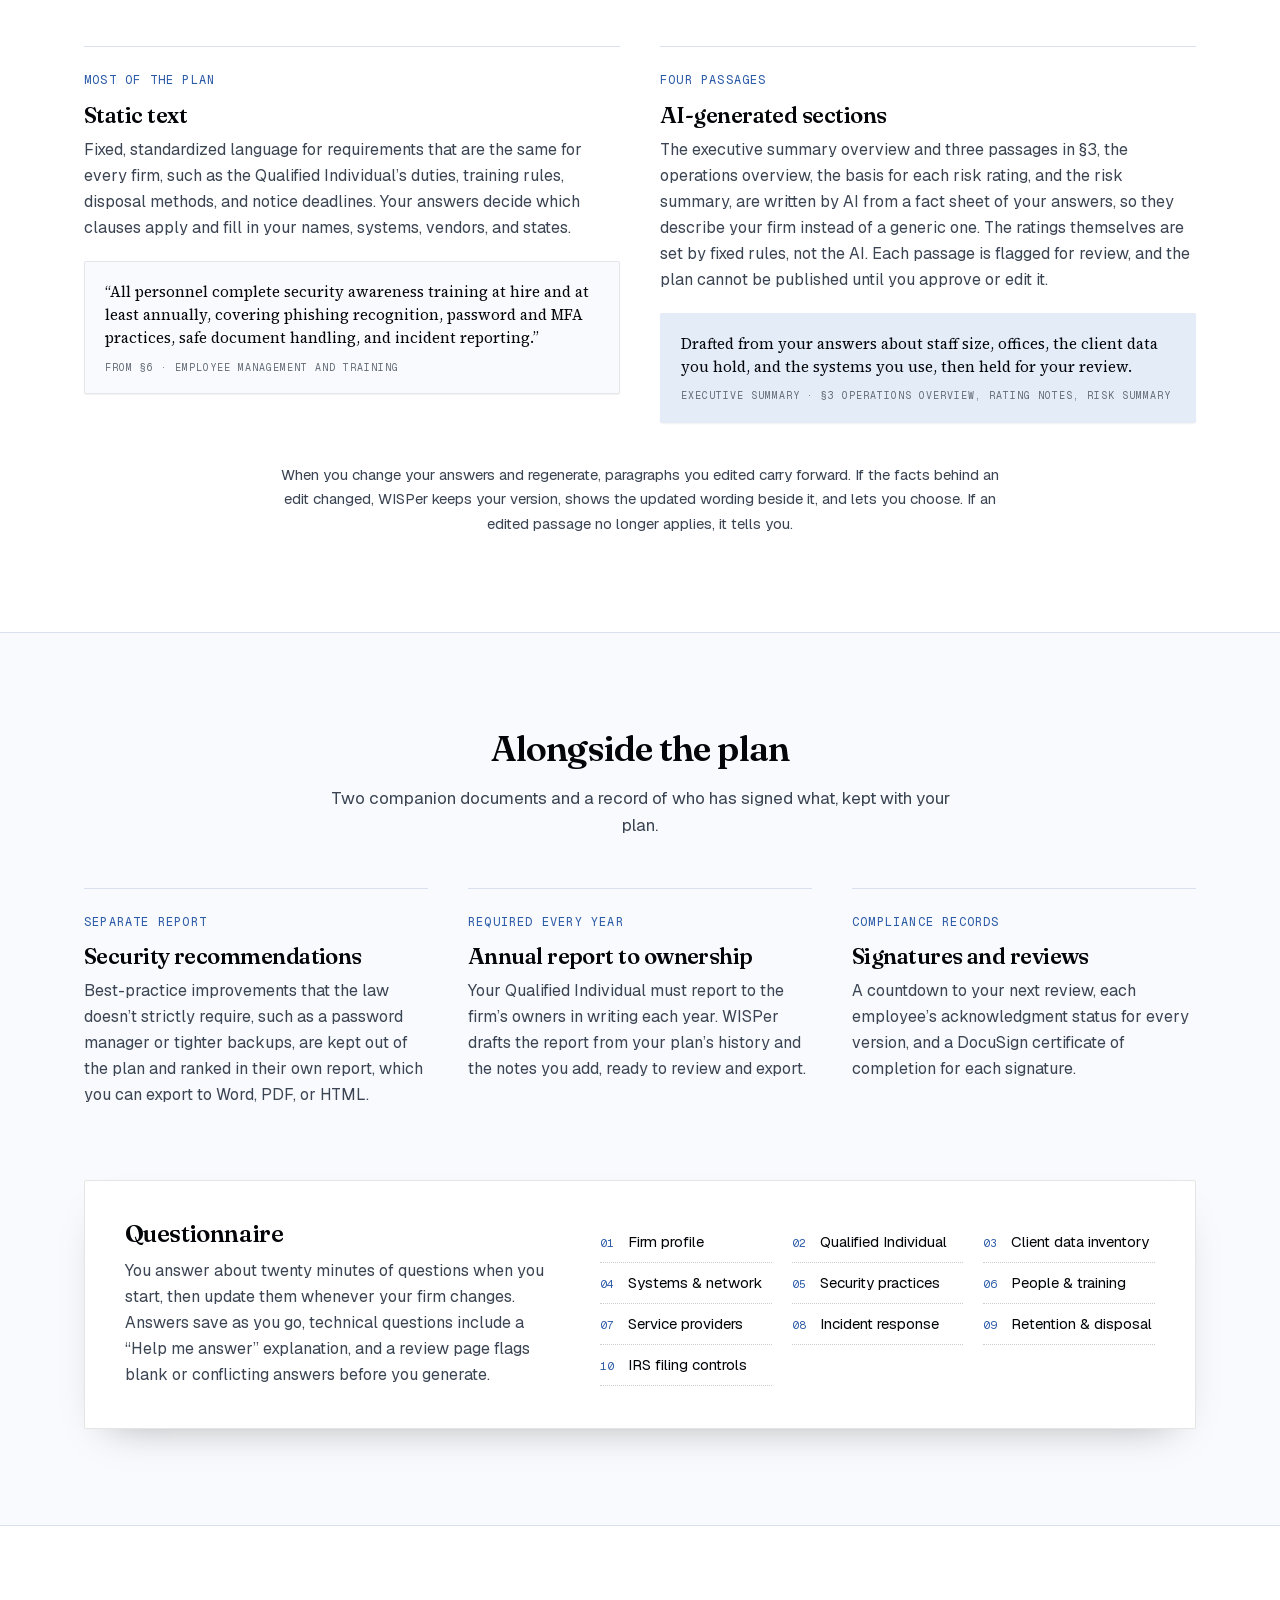
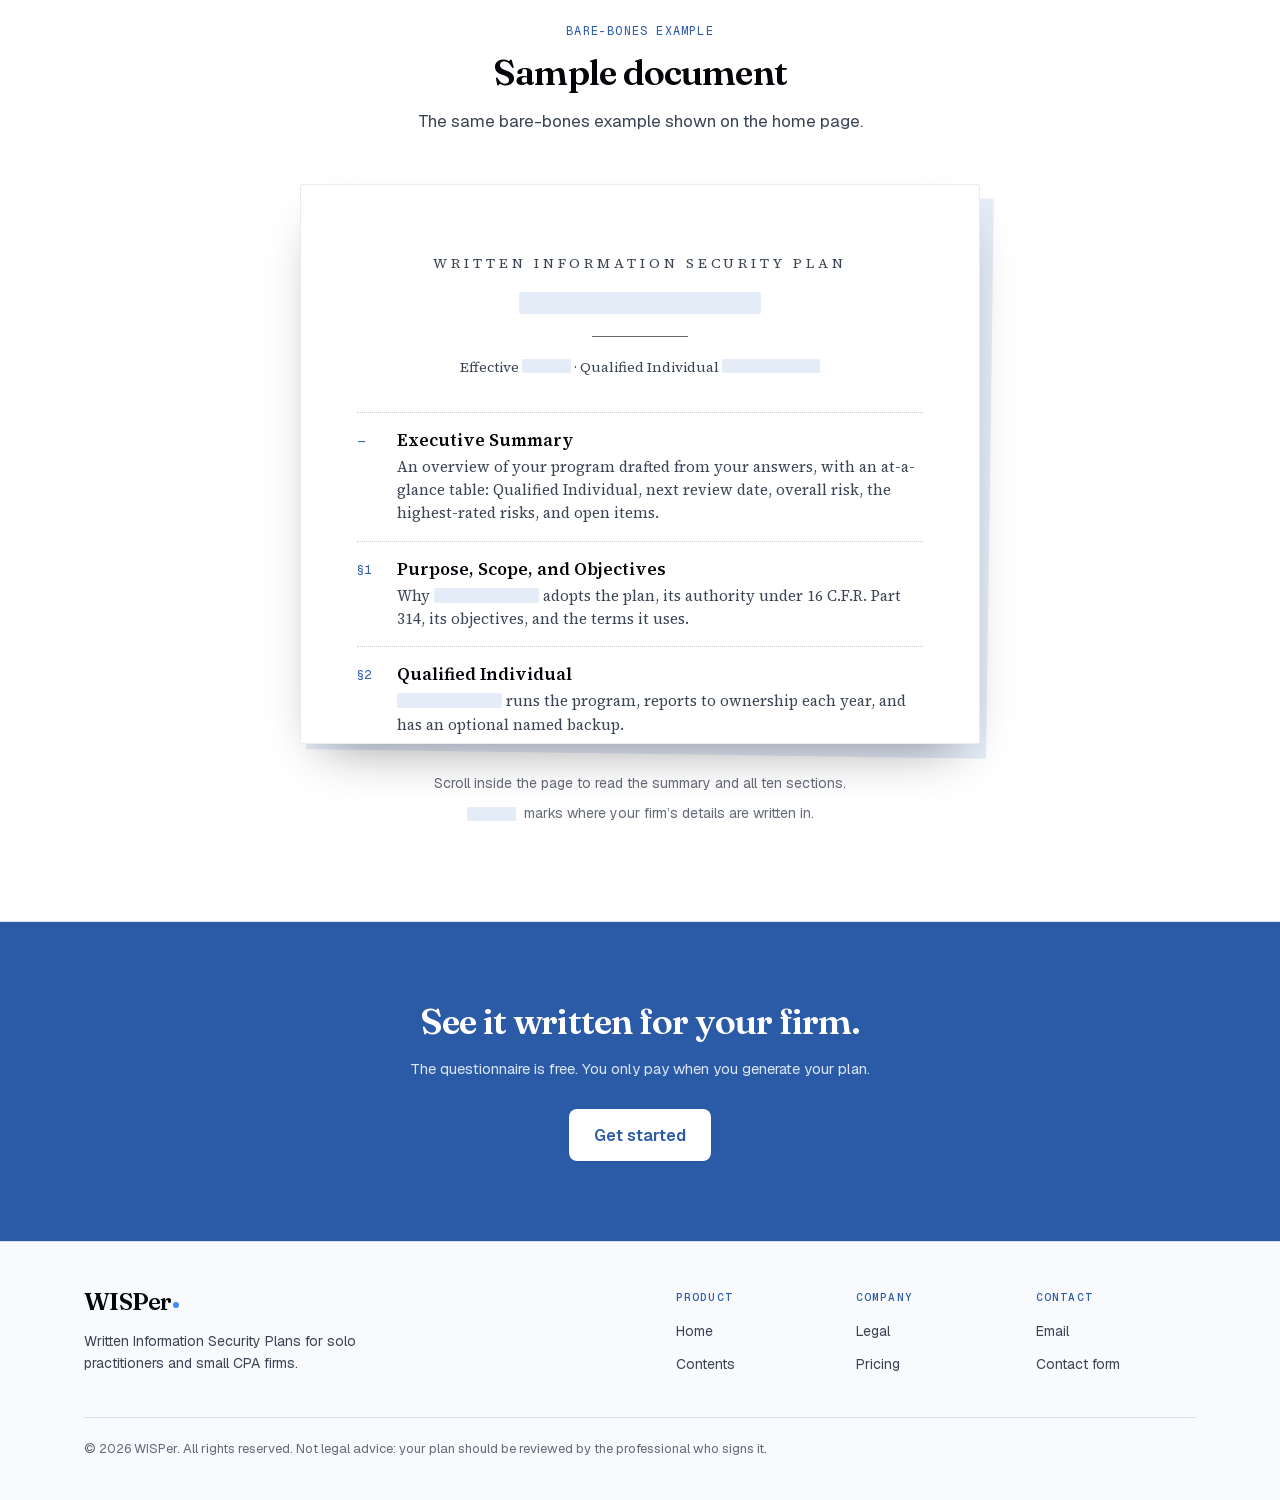
==== commit 3c3ec7c8: "Restyle the site, add photos, and update copy to match WISPer - Adopt the original home page's styli" ====
--- a/contents.html
+++ b/contents.html
@@ -15,8 +15,7 @@
 
   <header class="topbar">
     <div class="wrap">
-      <a class="logo" href="index.html" aria-label="WISPer home"><span class="logo-mark">§314</span><span class="logo-word">WISPer</span></a>
-      <button class="nav-toggle" type="button" aria-expanded="false" aria-controls="menu"><span class="nav-toggle-bars"></span>Menu</button>
+      <a class="wordmark" href="index.html" aria-label="WISPer home">WISPer<span class="wordmark-dot"></span></a>
       <nav class="menu" id="menu" aria-label="Main">
         <ul>
           <li><a href="index.html">Home</a></li>
@@ -24,17 +23,26 @@
           <li><a href="legal.html">Legal</a></li>
           <li><a href="pricing.html">Pricing</a></li>
         </ul>
-        <a class="btn" href="https://www.wisp-er.com/signup">Start now</a>
       </nav>
+      <a class="btn" href="index.html#contact">Get started</a>
     </div>
   </header>
 
   <main id="main">
-    <section class="page-title">
-      <div class="wrap">
-        <p class="kicker">10 sections · 6 appendices</p>
-        <h1>Contents</h1>
-        <p>What the document actually contains, and how it is written and organized.</p>
+    <section class="page-title has-photo">
+      <div class="wrap">
+        <div class="page-title-text">
+          <p class="kicker">Summary · 10 sections · 6 appendices</p>
+          <h1>Contents</h1>
+          <p>What the document actually contains, and how it is written and organized.</p>
+        </div>
+        <figure class="photo-frame">
+          <div class="photo">
+            <img src="images/questionnaire.jpg" alt="Close-up of a hand filling out a printed questionnaire with a pen on a wooden table." width="1200" height="800">
+            <span class="photo-tag">Twenty minutes of questions</span>
+          </div>
+          <figcaption class="credit">Photo: <a href="https://www.pexels.com/photo/close-up-shot-of-a-person-filling-out-a-questionnaire-7821686/">RDNE Stock project / Pexels</a></figcaption>
+        </figure>
       </div>
     </section>
 
@@ -43,22 +51,23 @@
       <div class="wrap split">
         <div class="prose">
           <h2 id="inside-title">Inside the document</h2>
-          <p>A WISPer plan follows the same order as IRS Publication 5708, the IRS’s guide to writing a security plan for a tax and accounting practice, so anyone who knows that guide finds each part where they expect it.</p>
-          <p>It opens with a cover page naming your firm, the effective date, and your Qualified Individual. Sections 1 and 2 explain why the plan exists and who runs it. Sections 3 through 8 are the working program: the data you hold, how it is protected, kept, and destroyed, who can reach it, and what happens after a breach. Section 9 keeps the plan current with testing and an annual review.</p>
+          <p>A WISPer plan is modeled on IRS Publication 5708, the IRS’s guide to writing a security plan for a tax and accounting practice, so anyone who knows that guide will recognize its structure.</p>
+          <p>It opens with a cover page naming your firm, the effective date, and your Qualified Individual, then an adoption page for the Qualified Individual and owner to sign, and an executive summary with an at-a-glance table of your program. Sections 1 and 2 explain why the plan exists and who runs it. Sections 3 through 8 are the working program: the data you hold, how it is protected, kept, and destroyed, who can reach it, and what happens after a breach. Section 9 keeps the plan current with testing and an annual review.</p>
           <p>The appendices hold the details that change most often. A new laptop or a new hire means updating one table, not rewriting a section.</p>
           <p class="hint">Select a section to jump to it in the sample below.</p>
         </div>
 
         <ol class="toc" aria-label="Sections of the plan">
+          <li><a href="#summary" data-section="summary"><span class="num">—</span>Executive Summary</a></li>
           <li><a href="#s1" data-section="s1"><span class="num">§1</span>Purpose, Scope, and Objectives</a></li>
           <li><a href="#s2" data-section="s2"><span class="num">§2</span>Qualified Individual</a></li>
           <li><a href="#s3" data-section="s3"><span class="num">§3</span>Risk Assessment</a></li>
-          <li><a href="#s4" data-section="s4"><span class="num">§4</span>Safeguards: Information Systems Security</a></li>
+          <li><a href="#s4" data-section="s4"><span class="num">§4</span>Safeguards — Information Systems Security</a></li>
           <li><a href="#s5" data-section="s5"><span class="num">§5</span>Data Retention and Secure Disposal</a></li>
           <li><a href="#s6" data-section="s6"><span class="num">§6</span>Employee Management and Training</a></li>
           <li><a href="#s7" data-section="s7"><span class="num">§7</span>Service Provider Oversight</a></li>
           <li><a href="#s8" data-section="s8"><span class="num">§8</span>Incident Response Plan</a></li>
-          <li><a href="#s9" data-section="s9"><span class="num">§9</span>Monitoring, Testing, and Annual Review</a></li>
+          <li><a href="#s9" data-section="s9"><span class="num">§9</span>Program Monitoring, Testing, and Annual Review</a></li>
           <li><a href="#s10" data-section="s10"><span class="num">§10</span>Appendices A–F</a></li>
         </ol>
       </div>
@@ -83,32 +92,54 @@
             </blockquote>
           </article>
           <article class="box">
-            <p class="kicker">Two passages</p>
+            <p class="kicker">Four passages</p>
             <h3>AI-generated sections</h3>
-            <p>Your operations overview and risk summary are written by AI from a fact sheet of your answers, so they describe your firm instead of a generic one. Each is flagged for review, and the plan cannot be published until you approve or edit it.</p>
+            <p>The executive summary overview and three passages in §3, the operations overview, the basis for each risk rating, and the risk summary, are written by AI from a fact sheet of your answers, so they describe your firm instead of a generic one. The ratings themselves are set by fixed rules, not the AI. Each passage is flagged for review, and the plan cannot be published until you approve or edit it.</p>
             <blockquote class="excerpt ai">
               Drafted from your answers about staff size, offices, the client data you hold, and the systems you use, then held for your review.
-              <cite>§1 operations overview · §3 risk summary</cite>
+              <cite>Executive summary · §3 operations overview, rating notes, risk summary</cite>
             </blockquote>
           </article>
         </div>
 
-        <p class="aside">When you change your answers and regenerate, paragraphs you edited carry forward. If the facts behind an edit changed, WISPer keeps your version, shows the updated wording beside it, and lets you choose.</p>
-      </div>
-    </section>
-
-    <!-- Questionnaire -->
-    <section class="section" aria-labelledby="q-title">
-      <div class="wrap">
+        <p class="aside">When you change your answers and regenerate, paragraphs you edited carry forward. If the facts behind an edit changed, WISPer keeps your version, shows the updated wording beside it, and lets you choose. If an edited passage no longer applies, it tells you.</p>
+      </div>
+    </section>
+
+    <!-- Alongside the plan + questionnaire -->
+    <section class="section" aria-labelledby="along-title">
+      <div class="wrap">
+        <div class="section-head centered">
+          <h2 id="along-title">Alongside the plan</h2>
+          <p>Two companion documents and a record of who has signed what, kept with your plan.</p>
+        </div>
+        <ul class="trio">
+          <li class="box">
+            <p class="kicker">Separate report</p>
+            <h3>Security recommendations</h3>
+            <p>Best-practice improvements that the law doesn’t strictly require, such as a password manager or tighter backups, are kept out of the plan and ranked in their own report, which you can export to Word, PDF, or HTML.</p>
+          </li>
+          <li class="box">
+            <p class="kicker">Required every year</p>
+            <h3>Annual report to ownership</h3>
+            <p>Your Qualified Individual must report to the firm’s owners in writing each year. WISPer drafts the report from your plan’s history and the notes you add, ready to review and export.</p>
+          </li>
+          <li class="box">
+            <p class="kicker">Compliance records</p>
+            <h3>Signatures and reviews</h3>
+            <p>A countdown to your next review, each employee’s acknowledgment status for every version, and a DocuSign certificate of completion for each signature.</p>
+          </li>
+        </ul>
+
         <div class="strip">
           <div>
             <h2 id="q-title">Questionnaire</h2>
-            <p>Company-specific information is collected once, when you first use the service. It takes about twenty minutes, saves as you go, and every question has a “Help me answer” explanation.</p>
+            <p>You answer about twenty minutes of questions when you start, then update them whenever your firm changes. Answers save as you go, technical questions include a “Help me answer” explanation, and a review page flags blank or conflicting answers before you generate.</p>
           </div>
           <ol class="topics" aria-label="Questionnaire topics">
             <li>Firm profile</li>
             <li>Qualified Individual</li>
-            <li>Client data</li>
+            <li>Client data inventory</li>
             <li>Systems &amp; network</li>
             <li>Security practices</li>
             <li>People &amp; training</li>
@@ -138,20 +169,21 @@
               <p>Effective <span class="fill fill-s"></span> · Qualified Individual <span class="fill"></span></p>
             </div>
             <ol class="sample-sections">
+              <li id="summary"><span class="num">—</span><div><h4>Executive Summary</h4><p>An overview of your program drafted from your answers, with an at-a-glance table: Qualified Individual, next review date, overall risk, the highest-rated risks, and open items.</p></div></li>
               <li id="s1"><span class="num">§1</span><div><h4>Purpose, Scope, and Objectives</h4><p>Why <span class="fill"></span> adopts the plan, its authority under 16 C.F.R. Part 314, its objectives, and the terms it uses.</p></div></li>
               <li id="s2"><span class="num">§2</span><div><h4>Qualified Individual</h4><p><span class="fill"></span> runs the program, reports to ownership each year, and has an optional named backup.</p></div></li>
-              <li id="s3"><span class="num">§3</span><div><h4>Risk Assessment</h4><p>The client data held, where it lives, and eight foreseeable threats mapped to the safeguards that answer them.</p></div></li>
-              <li id="s4"><span class="num">§4</span><div><h4>Safeguards: Information Systems Security</h4><p>Access control and MFA, encryption, network, devices and updates, backups, remote work, physical security, and IRS credentials.</p></div></li>
+              <li id="s3"><span class="num">§3</span><div><h4>Risk Assessment</h4><p>The client data held, where it lives, and a scored risk register: each foreseeable threat rated for likelihood and impact, with the safeguards that answer it.</p></div></li>
+              <li id="s4"><span class="num">§4</span><div><h4>Safeguards — Information Systems Security</h4><p>Access control and MFA, encryption, network, devices and updates, backups, remote work, physical security, filing integrity and IRS credentials, activity monitoring, change management, application security, and AI tool use.</p></div></li>
               <li id="s5"><span class="num">§5</span><div><h4>Data Retention and Secure Disposal</h4><p>Records kept <span class="fill fill-s"></span> years, then destroyed: paper, drives, copier storage, and cloud data.</p></div></li>
-              <li id="s6"><span class="num">§6</span><div><h4>Employee Management and Training</h4><p>Screening, a signed acknowledgment, training at hire and every year, and offboarding.</p></div></li>
+              <li id="s6"><span class="num">§6</span><div><h4>Employee Management and Training</h4><p>Screening, a signed acknowledgment, security training with recorded completion, seasonal staff and contractors, offboarding, and enforcement.</p></div></li>
               <li id="s7"><span class="num">§7</span><div><h4>Service Provider Oversight</h4><p>Vetting, written safeguard terms, and a yearly review of every vendor that can reach client data.</p></div></li>
-              <li id="s8"><span class="num">§8</span><div><h4>Incident Response Plan</h4><p>Warning signs, response contacts, containment, and notice deadlines for the IRS, the FTC, and <span class="fill"></span>.</p></div></li>
-              <li id="s9"><span class="num">§9</span><div><h4>Monitoring, Testing, and Annual Review</h4><p>An IRS credential-check calendar, a yearly control test, and a full plan review at least every 12 months.</p></div></li>
+              <li id="s8"><span class="num">§8</span><div><h4>Incident Response Plan</h4><p>Warning signs, response contacts, who decides what, containment, and notice deadlines for the IRS, the FTC, and <span class="fill"></span>.</p></div></li>
+              <li id="s9"><span class="num">§9</span><div><h4>Program Monitoring, Testing, and Annual Review</h4><p>A yearly control test, security testing, an IRS credential-check calendar for tax preparers, the annual written report to ownership, and a full plan review at least every 12 months.</p></div></li>
               <li id="s10"><span class="num">§10</span><div><h4>Appendices A–F</h4><p>Hardware, software, personnel and access, service providers, employee acknowledgment, and the remediation plan.</p></div></li>
             </ol>
           </div>
-          <p class="sample-foot">Scroll inside the page to read all ten sections.</p>
-        </div>
+        </div>
+        <p class="sample-hint">Scroll inside the page to read the summary and all ten sections.</p>
         <p class="legend"><span class="fill fill-s" aria-hidden="true"></span> marks where your firm’s details are written in.</p>
       </div>
     </section>
@@ -160,7 +192,7 @@
       <div class="wrap">
         <h2 id="cta-title">See it written for your firm.</h2>
         <p>The questionnaire is free. You only pay when you generate your plan.</p>
-        <a class="btn btn-big btn-light" href="https://www.wisp-er.com/signup">Start now</a>
+        <a class="btn btn-big btn-light" href="index.html#contact">Get started</a>
       </div>
     </section>
   </main>
@@ -169,7 +201,7 @@
     <div class="wrap">
       <div class="footer-grid">
         <div class="footer-brand">
-          <a class="logo" href="index.html" aria-label="WISPer home"><span class="logo-mark">§314</span><span class="logo-word">WISPer</span></a>
+          <a class="wordmark" href="index.html" aria-label="WISPer home">WISPer<span class="wordmark-dot"></span></a>
           <p>Written Information Security Plans for solo practitioners and small CPA firms.</p>
         </div>
         <nav aria-labelledby="f-product">
@@ -189,7 +221,7 @@
         <nav aria-labelledby="f-contact">
           <h2 id="f-contact">Contact</h2>
           <ul>
-            <li><a href="mailto:hello@wisp-er.com">Email</a></li>
+            <li><a href="mailto:hello@wisper.example">Email</a></li>
             <li><a href="index.html#contact">Contact form</a></li>
           </ul>
         </nav>
--- a/styles.css
+++ b/styles.css
@@ -1,8 +1,38 @@
-/* ==========================================================================
-   WISPer — Home, Contents, Legal, Pricing
-   Pure CSS, no libraries or web fonts.
-   Color scheme: realtimecolors.com export from the Planning Analysis Sheet.
-   ========================================================================== */
+/* WISPer: Home, Contents, Legal, Pricing
+   Color scheme exported from realtimecolors.com (Planning Analysis Sheet, question 4).
+   Type, spacing, and components follow the WISPer app. */
+
+@font-face {
+  font-family: "Fraunces";
+  src: url("fonts/fraunces.woff2") format("woff2");
+  font-weight: 100 900;
+  font-style: normal;
+  font-display: swap;
+}
+
+@font-face {
+  font-family: "Geist";
+  src: url("fonts/geist.woff2") format("woff2");
+  font-weight: 100 900;
+  font-style: normal;
+  font-display: swap;
+}
+
+@font-face {
+  font-family: "Geist Mono";
+  src: url("fonts/geist-mono.woff2") format("woff2");
+  font-weight: 100 900;
+  font-style: normal;
+  font-display: swap;
+}
+
+@font-face {
+  font-family: "Source Serif 4";
+  src: url("fonts/source-serif-4.woff2") format("woff2");
+  font-weight: 200 900;
+  font-style: normal;
+  font-display: swap;
+}
 
 :root {
   --text: #030509;
@@ -11,32 +41,31 @@
   --secondary: #88abe3;
   --accent: #438afd;
 
-  /* Supporting values mixed only from the five colors above */
-  --text-soft: #3a4250;     /* text 80% on background: body copy */
-  --text-faint: #5f6774;    /* text 65%: captions, fine print */
-  --rule: #d5deec;          /* secondary 30% on background: hairlines */
-  --rule-strong: #8a94a6;   /* field borders, 3:1 against white */
-  --primary-deep: #20447f;  /* primary 75% + text 25%: hover */
-  --wash: #e7eefa;          /* secondary 20% on background: tinted panels */
-  --paper: #ffffff;
-
-  --serif: "Iowan Old Style", "Palatino Linotype", Palatino, "Book Antiqua", Georgia, serif;
-  --sans: "Segoe UI", system-ui, -apple-system, Roboto, "Helvetica Neue", Arial, sans-serif;
-  --mono: "Cascadia Mono", Consolas, "SFMono-Regular", Menlo, monospace;
-
-  --width: 1120px;
-  --gutter: 20px;
-}
-
-/* ---------- Base ---------- */
+  /* Tints and shades mixed from the five colors above */
+  --text-muted: #3b4452;    /* body copy */
+  --text-faint: #646b77;    /* fine print */
+  --line: #d9e1ee;          /* hairlines */
+  --line-strong: #878e9a;   /* form field borders, 3:1 on white */
+  --primary-dark: #234987;  /* hover: primary 80% + text 20% */
+  --tint: #e4ecf8;          /* secondary 18% on background */
+  --on-primary: #dbe6f7;    /* small text on primary */
+  --surface: #ffffff;       /* paper */
+
+  /* Typefaces used by the WISPer app */
+  --display: "Fraunces", Georgia, serif;
+  --sans: "Geist", system-ui, -apple-system, "Segoe UI", Roboto, Arial, sans-serif;
+  --mono: "Geist Mono", Consolas, "SF Mono", Menlo, monospace;
+  --doc: "Source Serif 4", Georgia, serif;
+
+  --paper-shadow: 0 24px 50px -24px rgba(3, 5, 9, 0.45);
+  --card-shadow: 0 18px 40px -24px rgba(3, 5, 9, 0.35);
+}
+
+/* Base */
 *,
 *::before,
 *::after {
   box-sizing: border-box;
-}
-
-html {
-  -webkit-text-size-adjust: 100%;
 }
 
 @media (prefers-reduced-motion: no-preference) {
@@ -52,6 +81,7 @@
   font-family: var(--sans);
   font-size: 1rem;
   line-height: 1.6;
+  -webkit-font-smoothing: antialiased;
 }
 
 h1,
@@ -59,35 +89,35 @@
 h3,
 h4,
 p,
-ul,
-ol,
+figure,
+blockquote,
 dl,
 dd,
-figure,
-blockquote {
+ol,
+ul {
   margin: 0;
 }
 
-ul,
-ol {
+ol,
+ul {
   padding: 0;
 }
 
 h1,
 h2,
 h3 {
-  font-family: var(--serif);
-  font-weight: 700;
-  line-height: 1.15;
+  font-family: var(--display);
+  font-weight: 600;
+  line-height: 1.1;
+  letter-spacing: -0.025em;
 }
 
 a {
   color: var(--primary);
-  text-underline-offset: 2px;
 }
 
 a:hover {
-  color: var(--primary-deep);
+  color: var(--primary-dark);
 }
 
 :focus-visible {
@@ -101,373 +131,563 @@
   max-width: 100%;
 }
 
-.wrap {
-  width: 100%;
-  max-width: var(--width);
-  margin: 0 auto;
-  padding: 0 var(--gutter);
-}
-
 .skip {
   position: absolute;
-  top: -100px;
-  left: var(--gutter);
-  z-index: 20;
-  padding: 10px 14px;
+  top: -60px;
+  left: 16px;
+  z-index: 10;
+  padding: 10px 16px;
+  border-radius: 8px;
   background-color: var(--primary);
-  color: var(--paper);
+  color: var(--surface);
   font-weight: 600;
+  text-decoration: none;
 }
 
 .skip:focus {
-  top: 10px;
-  color: var(--paper);
-}
-
-/* Small uppercase label used above headings, like a form's field caption */
+  top: 12px;
+  color: var(--surface);
+}
+
+.wrap {
+  max-width: 1152px;
+  margin: 0 auto;
+  padding: 0 20px;
+}
+
 .kicker {
   color: var(--primary);
   font-family: var(--mono);
   font-size: 0.75rem;
-  font-weight: 600;
-  letter-spacing: 0.12em;
+  letter-spacing: 0.1em;
   text-transform: uppercase;
 }
 
-/* ---------- Buttons ---------- */
+/* Buttons */
 .btn {
   display: inline-flex;
   align-items: center;
   justify-content: center;
-  gap: 8px;
-  min-height: 44px;
-  padding: 10px 22px;
-  border: 2px solid var(--primary);
-  border-radius: 3px;
+  min-height: 38px;
+  padding: 0 16px;
+  border: 1px solid transparent;
+  border-radius: 8px;
   background-color: var(--primary);
-  color: var(--paper);
-  font: inherit;
-  font-size: 0.9375rem;
+  color: var(--surface);
+  font-family: var(--sans);
+  font-size: 0.875rem;
   font-weight: 600;
   line-height: 1.2;
   text-align: center;
   text-decoration: none;
   cursor: pointer;
-  transition: background-color 0.15s, border-color 0.15s, color 0.15s;
+  transition: background-color 0.15s ease, border-color 0.15s ease;
 }
 
 .btn:hover {
-  border-color: var(--primary-deep);
-  background-color: var(--primary-deep);
-  color: var(--paper);
+  background-color: var(--primary-dark);
+  color: var(--surface);
 }
 
 .btn-big {
   min-height: 52px;
-  padding: 12px 30px;
+  padding: 0 24px;
   font-size: 1rem;
+  box-shadow: 0 1px 2px rgba(3, 5, 9, 0.08);
 }
 
 .btn-ghost {
+  border-color: rgba(3, 5, 9, 0.2);
   background-color: transparent;
-  color: var(--primary);
+  color: var(--text);
+  box-shadow: none;
 }
 
 .btn-ghost:hover {
-  background-color: var(--wash);
-  color: var(--primary-deep);
+  border-color: rgba(3, 5, 9, 0.4);
+  background-color: transparent;
+  color: var(--text);
 }
 
 .btn-light {
-  border-color: var(--paper);
-  background-color: var(--paper);
+  background-color: var(--surface);
   color: var(--primary);
 }
 
 .btn-light:hover {
-  border-color: var(--wash);
-  background-color: var(--wash);
-  color: var(--primary-deep);
-}
-
-/* ---------- Header ---------- */
+  background-color: var(--tint);
+  color: var(--primary-dark);
+}
+
+/* Nav */
 .topbar {
-  position: sticky;
-  top: 0;
-  z-index: 10;
-  border-bottom: 1px solid var(--rule);
-  background-color: var(--paper);
+  border-bottom: 1px solid var(--line);
 }
 
 .topbar .wrap {
   display: flex;
   flex-wrap: wrap;
   align-items: center;
-  gap: 0 16px;
-  min-height: 68px;
-}
-
-/* Logo: the wordmark set inside a ruled box, like a form's title block */
-.logo {
-  display: inline-flex;
-  align-items: stretch;
-  border: 2px solid var(--text);
+  justify-content: space-between;
+  gap: 12px 20px;
+  padding-top: 14px;
+}
+
+.wordmark {
   color: var(--text);
-  font-family: var(--serif);
-  font-size: 1.25rem;
-  font-weight: 700;
+  font-family: var(--display);
+  font-size: 1.5rem;
+  font-weight: 600;
   line-height: 1;
+  letter-spacing: -0.025em;
   text-decoration: none;
 }
 
-.logo:hover {
+.wordmark:hover {
   color: var(--text);
 }
 
-.logo-mark {
-  display: flex;
-  align-items: center;
-  padding: 6px 8px;
-  background-color: var(--primary);
-  color: var(--paper);
-  font-family: var(--mono);
-  font-size: 0.625rem;
-  letter-spacing: 0.08em;
-}
-
-.logo-word {
-  padding: 7px 10px 6px;
-}
-
-.nav-toggle {
-  display: none;
-  margin-left: auto;
-  padding: 8px 12px;
-  border: 1px solid var(--rule-strong);
-  border-radius: 3px;
-  background-color: var(--paper);
-  color: var(--text);
-  font: inherit;
-  font-size: 0.875rem;
-  font-weight: 600;
-  cursor: pointer;
-}
-
-.nav-toggle-bars {
+.wordmark-dot {
   display: inline-block;
-  width: 16px;
-  height: 2px;
-  margin-right: 8px;
-  background-color: currentColor;
-  box-shadow: 0 -5px 0 currentColor, 0 5px 0 currentColor;
-  vertical-align: middle;
+  width: 6px;
+  height: 6px;
+  margin: 0 0 2px 2px;
+  border-radius: 50%;
+  background-color: var(--accent);
 }
 
 .menu {
-  display: flex;
-  flex-wrap: wrap;
-  align-items: center;
-  gap: 8px 24px;
-  margin-left: auto;
+  order: 3;
+  width: 100%;
+  border-top: 1px solid var(--line);
 }
 
 .menu ul {
   display: flex;
-  flex-wrap: wrap;
-  gap: 4px 24px;
+  justify-content: space-between;
   list-style: none;
 }
 
-.menu a:not(.btn) {
+.menu a {
   display: block;
-  padding: 6px 0;
-  color: var(--text-soft);
-  font-size: 0.9375rem;
+  padding: 10px 0;
+  color: var(--text-muted);
+  font-size: 0.875rem;
+  font-weight: 500;
   text-decoration: none;
 }
 
-.menu a:not(.btn):hover {
-  color: var(--primary);
+.menu a:hover {
+  color: var(--text);
 }
 
 .menu a[aria-current="page"] {
   color: var(--text);
-  font-weight: 700;
-  box-shadow: inset 0 -3px 0 var(--accent);
-}
-
-/* ---------- Page sections ---------- */
+  box-shadow: inset 0 -2px 0 var(--accent);
+}
+
+/* Bands: paper and white alternate, as in the WISPer app */
 .section {
   padding: 64px 0;
-  border-bottom: 1px solid var(--rule);
 }
 
 .section-paper {
-  background-color: var(--paper);
+  border-top: 1px solid var(--line);
+  border-bottom: 1px solid var(--line);
+  background-color: var(--surface);
 }
 
 .section-head {
   max-width: 46rem;
-  margin-bottom: 40px;
+  margin-bottom: 48px;
 }
 
 .section-head.centered {
+  max-width: 40rem;
   margin-right: auto;
   margin-left: auto;
   text-align: center;
 }
 
-.section-head h2 {
-  margin-top: 8px;
+.section-head h2,
+.two-col h2,
+.prose h2 {
   font-size: 1.875rem;
 }
 
-.section-head p {
+.kicker + h2 {
   margin-top: 12px;
-  color: var(--text-soft);
+}
+
+.section-head p:not(.kicker) {
+  margin-top: 16px;
+  color: var(--text-muted);
   font-size: 1.0625rem;
-}
-
-.section-head .kicker + h2 {
-  margin-top: 10px;
-}
-
-/* Title block at the top of Contents, Legal and Pricing */
+  line-height: 1.625;
+}
+
+/* Page title on Contents, Legal, and Pricing */
 .page-title {
-  padding: 56px 0 48px;
-  border-bottom: 1px solid var(--rule);
-  background-color: var(--paper);
-}
-
-.page-title h1 {
-  margin-top: 10px;
-  font-size: 2.75rem;
-}
-
-.page-title p:last-child {
-  max-width: 42rem;
-  margin-top: 14px;
-  color: var(--text-soft);
-  font-size: 1.125rem;
-}
-
-/* ---------- Home: hero ---------- */
-.hero {
-  padding: 56px 0 64px;
-  border-bottom: 1px solid var(--rule);
-  background-color: var(--paper);
-  overflow: hidden;
-}
-
-.hero .wrap {
+  padding: 48px 0 64px;
+  border-bottom: 1px solid var(--line);
+}
+
+.page-title.has-photo .wrap {
   display: grid;
   gap: 48px;
   align-items: center;
 }
 
+.page-title h1 {
+  margin-top: 16px;
+  font-size: 2.75rem;
+  line-height: 1.05;
+}
+
+.page-title-text p:last-child {
+  max-width: 36rem;
+  margin-top: 24px;
+  color: var(--text-muted);
+  font-size: 1.125rem;
+  line-height: 1.625;
+}
+
+/* Hero */
+.hero {
+  padding: 48px 0 72px;
+  overflow: hidden;
+}
+
+.hero .wrap {
+  display: grid;
+  gap: 56px;
+  align-items: center;
+}
+
 .hero h1 {
-  margin-top: 14px;
-  font-size: 2.5rem;
-  line-height: 1.08;
+  margin-top: 16px;
+  font-size: 2.75rem;
+  line-height: 1.05;
 }
 
 .hero h1 em {
   color: var(--primary);
   font-style: normal;
-  box-shadow: inset 0 -0.18em 0 var(--wash);
-}
-
-.hero-text > p:not(.kicker) {
-  max-width: 34rem;
-  margin-top: 20px;
-  color: var(--text-soft);
+}
+
+.hero-text > p:not(.kicker):not(.hero-note) {
+  max-width: 36rem;
+  margin-top: 24px;
+  color: var(--text-muted);
   font-size: 1.125rem;
+  line-height: 1.625;
 }
 
 .hero-actions {
   display: flex;
   flex-wrap: wrap;
   gap: 12px;
-  margin-top: 30px;
-}
-
-.hero-text .hero-note {
-  margin-top: 14px;
+  margin-top: 32px;
+}
+
+.hero-note {
+  margin-top: 16px;
   color: var(--text-faint);
   font-size: 0.875rem;
 }
 
-/* The "custom image": a finished plan drawn in HTML and CSS */
-.plan-art {
+/* Hero animation: a plan fills in, gets checked off, signed, and sealed.
+   It plays once (under five seconds) and rests on the finished page. */
+.hero-art {
+  width: 100%;
+  max-width: 448px;
+  margin: 0 auto;
+  padding-bottom: 28px;
+}
+
+.art-stack {
   position: relative;
-  width: 100%;
-  max-width: 460px;
-  margin: 0 auto;
-  padding: 0 14px 30px 0;
-}
-
-.plan-art::before {
-  content: "";
+}
+
+.art-back {
   position: absolute;
-  top: 14px;
+  top: 0;
   right: 0;
-  bottom: 16px;
-  left: 14px;
-  border: 1px solid var(--secondary);
-  background-color: var(--wash);
-}
-
-.sheet {
+  bottom: 0;
+  left: 0;
+  border-radius: 2px;
+  background-color: var(--tint);
+  box-shadow: 0 1px 2px rgba(3, 5, 9, 0.06);
+  transform: translate(12px, 12px) rotate(1.6deg);
+  animation: back-in 0.7s cubic-bezier(0.16, 1, 0.3, 1) 0.05s both;
+}
+
+.art-sheet {
   position: relative;
-  border: 1px solid var(--rule-strong);
-  background-color: var(--paper);
-  box-shadow: 0 20px 40px -28px rgba(3, 5, 9, 0.6);
-}
-
-.sheet-head {
-  display: flex;
-  justify-content: space-between;
-  gap: 12px;
-  padding: 10px 16px;
-  background-color: var(--primary);
-  color: var(--paper);
-  font-family: var(--mono);
+  padding: 32px 22px 28px;
+  border: 1px solid rgba(3, 5, 9, 0.08);
+  border-radius: 2px;
+  background-color: var(--surface);
+  box-shadow: var(--paper-shadow);
+  color: var(--text);
+  font-family: var(--doc);
+  transform: rotate(-1.2deg);
+  animation: sheet-in 0.7s cubic-bezier(0.16, 1, 0.3, 1) both;
+}
+
+.art-kicker {
+  color: var(--text-faint);
   font-size: 0.625rem;
-  letter-spacing: 0.1em;
+  letter-spacing: 0.18em;
+  text-align: center;
   text-transform: uppercase;
-}
-
-.sheet-body {
-  padding: 20px 20px 22px;
-}
-
-.sheet-label {
-  color: var(--text-faint);
-  font-family: var(--mono);
-  font-size: 0.625rem;
-  letter-spacing: 0.1em;
-  text-transform: uppercase;
-}
-
-.sheet-firm {
-  min-height: 1.3em;
-  margin-top: 4px;
-  padding-bottom: 8px;
-  border-bottom: 2px solid var(--text);
-  font-family: var(--serif);
-  font-size: 1.375rem;
+  animation: fade-up 0.4s ease-out 0.5s both;
+}
+
+.art-firm {
+  min-height: 1.2em;
+  margin-top: 12px;
+  font-size: 1.5rem;
   font-weight: 700;
-  line-height: 1.3;
-}
-
+  line-height: 1.2;
+  text-align: center;
+  animation: write 0.6s ease-out 0.7s both;
+}
+
+/* Typing cursor while the example firm names change */
 .caret {
   display: inline-block;
   width: 2px;
-  height: 1em;
+  height: 0.95em;
   margin-left: 2px;
   background-color: var(--accent);
-  vertical-align: -0.12em;
+  vertical-align: -0.1em;
   animation: blink 1s steps(1) infinite;
+}
+
+.art-rule {
+  width: 96px;
+  height: 1px;
+  margin: 16px auto 0;
+  background-color: rgba(3, 5, 9, 0.6);
+  animation: grow 0.4s ease-out 1.25s both;
+}
+
+.art-meta {
+  margin-top: 14px;
+  color: var(--text-muted);
+  font-size: 0.75rem;
+  text-align: center;
+  animation: fade-up 0.35s ease-out 1.45s both;
+}
+
+.art-sections {
+  margin-top: 22px;
+  list-style: none;
+}
+
+.art-sections li {
+  display: flex;
+  align-items: center;
+  gap: 10px;
+  padding: 7px 0 6px;
+  border-bottom: 1px dotted rgba(3, 5, 9, 0.2);
+  font-size: 0.9375rem;
+  line-height: 1.3;
+  animation: write 0.32s ease-out both;
+}
+
+.art-num {
+  flex-shrink: 0;
+  width: 4.4em;
+  color: var(--text-faint);
+  font-family: var(--mono);
+  font-size: 0.6875rem;
+  white-space: nowrap;
+}
+
+.art-title {
+  flex: 1;
+}
+
+.art-check {
+  flex-shrink: 0;
+  width: 16px;
+  height: 16px;
+  fill: none;
+  stroke: var(--primary);
+  stroke-width: 2;
+  stroke-linecap: round;
+  stroke-linejoin: round;
+}
+
+/* pathLength="1" on the paths makes these dash values work for any path */
+.art-check path,
+.art-signature path {
+  stroke-dasharray: 1 2;
+  stroke-dashoffset: 0;
+}
+
+.art-check path {
+  animation: draw 0.22s ease-out both;
+}
+
+.art-sections li:nth-child(1) { animation-delay: 1.75s; }
+.art-sections li:nth-child(2) { animation-delay: 2s; }
+.art-sections li:nth-child(3) { animation-delay: 2.25s; }
+.art-sections li:nth-child(4) { animation-delay: 2.5s; }
+.art-sections li:nth-child(5) { animation-delay: 2.75s; }
+.art-sections li:nth-child(6) { animation-delay: 3s; }
+
+.art-sections li:nth-child(1) path { animation-delay: 2.03s; }
+.art-sections li:nth-child(2) path { animation-delay: 2.28s; }
+.art-sections li:nth-child(3) path { animation-delay: 2.53s; }
+.art-sections li:nth-child(4) path { animation-delay: 2.78s; }
+.art-sections li:nth-child(5) path { animation-delay: 3.03s; }
+.art-sections li:nth-child(6) path { animation-delay: 3.28s; }
+
+.art-sign {
+  width: 62%;
+  margin-top: 22px;
+}
+
+.art-signature {
+  display: block;
+  width: 100%;
+  height: auto;
+  fill: none;
+  stroke: var(--primary);
+  stroke-width: 1.7;
+  stroke-linecap: round;
+  stroke-linejoin: round;
+}
+
+.art-signature path {
+  animation: draw 0.8s ease-in-out 3.45s both;
+}
+
+.art-sign-label {
+  padding-top: 5px;
+  border-top: 1px solid rgba(3, 5, 9, 0.5);
+  color: var(--text-faint);
+  font-family: var(--sans);
+  font-size: 0.625rem;
+  letter-spacing: 0.12em;
+  text-transform: uppercase;
+  animation: fade-up 0.3s ease-out 3.3s both;
+}
+
+.art-seal {
+  position: absolute;
+  right: -16px;
+  bottom: -28px;
+  display: flex;
+  align-items: center;
+  justify-content: center;
+  width: 112px;
+  height: 112px;
+  border: 3px double var(--accent);
+  border-radius: 50%;
+  background-color: rgba(248, 250, 253, 0.95);
+  box-shadow: 0 4px 6px -1px rgba(3, 5, 9, 0.1), 0 2px 4px -2px rgba(3, 5, 9, 0.1);
+  transform: rotate(-8deg);
+  animation: stamp 0.45s cubic-bezier(0.34, 1.56, 0.64, 1) 4.3s both;
+}
+
+.art-seal::before {
+  content: "";
+  position: absolute;
+  top: 9px;
+  left: 9px;
+  width: 88px;
+  height: 88px;
+  border: 1px solid rgba(67, 138, 253, 0.7);
+  border-radius: 50%;
+}
+
+.art-seal p {
+  color: var(--primary);
+  font-family: var(--mono);
+  font-size: 0.5625rem;
+  letter-spacing: 0.18em;
+  line-height: 1.35;
+  text-align: center;
+  text-transform: uppercase;
+}
+
+@keyframes sheet-in {
+  from {
+    opacity: 0;
+    transform: translateY(28px) rotate(0.8deg);
+  }
+  to {
+    opacity: 1;
+    transform: translateY(0) rotate(-1.2deg);
+  }
+}
+
+@keyframes back-in {
+  from {
+    opacity: 0;
+    transform: translate(12px, 40px) rotate(3deg);
+  }
+  to {
+    opacity: 1;
+    transform: translate(12px, 12px) rotate(1.6deg);
+  }
+}
+
+@keyframes fade-up {
+  from {
+    opacity: 0;
+    transform: translateY(6px);
+  }
+  to {
+    opacity: 1;
+    transform: translateY(0);
+  }
+}
+
+@keyframes write {
+  from {
+    clip-path: inset(0 100% 0 0);
+  }
+  to {
+    clip-path: inset(0 0 0 0);
+  }
+}
+
+@keyframes grow {
+  from {
+    transform: scaleX(0);
+  }
+  to {
+    transform: scaleX(1);
+  }
+}
+
+@keyframes draw {
+  from {
+    stroke-dashoffset: 1;
+  }
+  to {
+    stroke-dashoffset: 0;
+  }
+}
+
+@keyframes stamp {
+  0% {
+    opacity: 0;
+    transform: scale(1.7) rotate(-14deg);
+  }
+  70% {
+    opacity: 1;
+    transform: scale(0.94) rotate(-8deg);
+  }
+  100% {
+    opacity: 1;
+    transform: scale(1) rotate(-8deg);
+  }
 }
 
 @keyframes blink {
@@ -476,122 +696,22 @@
   }
 }
 
-.sheet-meta {
+/* Service overview: open columns divided by a hairline, no cards */
+.trio,
+.pair {
   display: grid;
-  grid-template-columns: 1fr 1fr;
-  margin-top: 14px;
-  border: 1px solid var(--rule);
-}
-
-.sheet-meta div {
-  padding: 6px 10px;
-}
-
-.sheet-meta div + div {
-  border-left: 1px solid var(--rule);
-}
-
-.sheet-meta dd {
-  font-size: 0.8125rem;
-  font-weight: 600;
-}
-
-.sheet-list {
-  margin-top: 16px;
+  gap: 40px;
   list-style: none;
-  font-family: var(--serif);
-  font-size: 0.9375rem;
-}
-
-.sheet-list li {
-  display: flex;
-  align-items: center;
-  gap: 10px;
-  padding: 6px 0;
-  border-bottom: 1px dotted var(--rule-strong);
-}
-
-.sheet-list span {
-  flex-shrink: 0;
-  width: 4.2em;
-  white-space: nowrap;
-  color: var(--primary);
-  font-family: var(--mono);
-  font-size: 0.6875rem;
-}
-
-.sheet-list b {
-  flex: 1;
-  font-weight: 400;
-}
-
-.tick {
-  flex-shrink: 0;
-  width: 14px;
-  height: 8px;
-  margin-top: -4px;
-  border-bottom: 2px solid var(--primary);
-  border-left: 2px solid var(--primary);
-  transform: rotate(-45deg);
-}
-
-.sheet-sign {
-  display: flex;
-  justify-content: space-between;
-  align-items: flex-end;
-  gap: 16px;
-  margin-top: 20px;
-}
-
-.sheet-sign p {
-  flex: 1;
-  padding-top: 4px;
-  border-top: 1px solid var(--text);
-  color: var(--text-faint);
-  font-family: var(--mono);
-  font-size: 0.625rem;
-  letter-spacing: 0.08em;
-  text-transform: uppercase;
-}
-
-.stamp {
-  position: absolute;
-  right: -6px;
-  bottom: 4px;
-  padding: 8px 12px;
-  border: 3px double var(--accent);
-  background-color: rgba(248, 250, 253, 0.94);
-  color: var(--primary);
-  font-family: var(--mono);
-  font-size: 0.6875rem;
-  font-weight: 700;
-  letter-spacing: 0.12em;
-  line-height: 1.4;
-  text-align: center;
-  text-transform: uppercase;
-  transform: rotate(-7deg);
-}
-
-/* ---------- Home: what the service provides ---------- */
-.trio {
-  display: grid;
-  gap: 20px;
-  list-style: none;
 }
 
 .box {
-  padding: 28px 24px;
-  border: 1px solid var(--text);
-  background-color: var(--paper);
-}
-
-.section-paper .box {
-  background-color: var(--background);
+  padding-top: 24px;
+  border-top: 1px solid var(--line);
 }
 
 .box-icon {
-  width: 36px;
-  height: 36px;
+  width: 28px;
+  height: 28px;
   fill: none;
   stroke: var(--primary);
   stroke-width: 1.6;
@@ -600,20 +720,25 @@
 }
 
 .box h3 {
+  margin-top: 12px;
+  font-size: 1.375rem;
+}
+
+.box-icon + h3 {
+  margin-top: 16px;
+}
+
+.box h3 + p {
+  margin-top: 10px;
+  color: var(--text-muted);
+  line-height: 1.625;
+}
+
+.box .ticks {
   margin-top: 18px;
-  font-size: 1.3125rem;
-}
-
-.box p {
-  margin-top: 10px;
-  color: var(--text-soft);
-}
-
-.box ul {
-  margin-top: 14px;
-}
-
-/* Checkmark list used in boxes and price cards */
+}
+
+/* Check-mark list */
 .ticks {
   display: grid;
   gap: 8px;
@@ -623,7 +748,7 @@
 .ticks li {
   position: relative;
   padding-left: 24px;
-  color: var(--text-soft);
+  color: var(--text-muted);
   font-size: 0.9375rem;
   line-height: 1.5;
 }
@@ -631,60 +756,162 @@
 .ticks li::before {
   content: "";
   position: absolute;
-  top: 0.35em;
+  top: 0.4em;
   left: 2px;
   width: 10px;
   height: 5px;
-  border-bottom: 2px solid var(--primary);
-  border-left: 2px solid var(--primary);
+  border-bottom: 1.5px solid var(--primary);
+  border-left: 1.5px solid var(--primary);
   transform: rotate(-45deg);
 }
 
-/* ---------- Sample document (Home and Contents) ---------- */
+/* Photos: printed like a sheet from the plan, with a tinted page behind */
+.photo-frame {
+  position: relative;
+  padding-right: 12px;
+}
+
+.photo {
+  position: relative;
+  isolation: isolate;
+  aspect-ratio: 3 / 2;
+}
+
+.photo::before {
+  content: "";
+  position: absolute;
+  top: 0;
+  right: 0;
+  bottom: 0;
+  left: 0;
+  z-index: -1;
+  border-radius: 2px;
+  background-color: var(--tint);
+  box-shadow: 0 1px 2px rgba(3, 5, 9, 0.06);
+  transform: translate(12px, 12px) rotate(1.6deg);
+}
+
+.photo img {
+  width: 100%;
+  height: 100%;
+  border: 1px solid rgba(3, 5, 9, 0.08);
+  border-radius: 2px;
+  box-shadow: var(--paper-shadow);
+  object-fit: cover;
+  filter: saturate(0.85);
+}
+
+.photo-tag {
+  position: absolute;
+  bottom: 14px;
+  left: 14px;
+  padding: 6px 10px;
+  border-radius: 2px;
+  background-color: rgba(248, 250, 253, 0.95);
+  box-shadow: 0 4px 6px -1px rgba(3, 5, 9, 0.1), 0 2px 4px -2px rgba(3, 5, 9, 0.1);
+  color: var(--primary);
+  font-family: var(--mono);
+  font-size: 0.625rem;
+  letter-spacing: 0.18em;
+  text-transform: uppercase;
+}
+
+.credit {
+  margin-top: 24px;
+  color: var(--text-faint);
+  font-size: 0.75rem;
+  text-align: right;
+}
+
+.credit a {
+  color: inherit;
+}
+
+.credit a:hover {
+  color: var(--text);
+}
+
+/* Home: who it's for */
+.who {
+  margin-top: 72px;
+  align-items: center;
+}
+
+/* Sample document */
 .sample {
-  max-width: 720px;
+  position: relative;
+  max-width: 680px;
   margin: 0 auto;
-  border: 1px solid var(--text);
-  background-color: var(--paper);
-  box-shadow: 10px 10px 0 var(--wash);
+}
+
+.sample::before {
+  content: "";
+  position: absolute;
+  top: 0;
+  right: 0;
+  bottom: 0;
+  left: 0;
+  border-radius: 2px;
+  background-color: var(--tint);
+  transform: translate(10px, 10px) rotate(0.8deg);
 }
 
 .sample-scroll {
-  max-height: 540px;
+  position: relative;
+  max-height: 480px;
   padding: 32px 22px;
   overflow-y: auto;
-  scroll-behavior: smooth;
+  border: 1px solid rgba(3, 5, 9, 0.08);
+  border-radius: 2px;
+  background-color: var(--surface);
+  box-shadow: var(--paper-shadow);
+  font-family: var(--doc);
 }
 
 .sample-cover {
-  padding-bottom: 22px;
-  border-bottom: 2px solid var(--text);
   text-align: center;
 }
 
-.sample-cover .sheet-label {
+.sheet-label {
+  color: var(--text-faint);
   font-size: 0.6875rem;
+  letter-spacing: 0.18em;
+  text-transform: uppercase;
 }
 
 .sample-cover h3 {
-  margin-top: 10px;
-  font-size: 1.5rem;
+  margin-top: 14px;
+  font-family: var(--doc);
+  font-size: 1.375rem;
+  font-weight: 700;
+  line-height: 1.25;
+  letter-spacing: 0;
+}
+
+.sample-cover h3::after {
+  content: "";
+  display: block;
+  width: 96px;
+  height: 1px;
+  margin: 18px auto 0;
+  background-color: rgba(3, 5, 9, 0.6);
 }
 
 .sample-cover p {
-  margin-top: 10px;
-  color: var(--text-soft);
+  margin-top: 18px;
+  color: var(--text-muted);
   font-size: 0.875rem;
-}
-
-/* Blank where company-specific information would be filled in */
+  line-height: 1.8;
+}
+
+/* Blank where company-specific information is written in */
 .fill {
   display: inline-block;
   min-width: 7em;
-  height: 0.95em;
-  margin: 0 2px;
-  background-color: var(--secondary);
-  vertical-align: -0.08em;
+  height: 1em;
+  border-radius: 2px;
+  background-color: var(--tint);
+  vertical-align: -0.12em;
 }
 
 .fill-s {
@@ -696,20 +923,20 @@
 }
 
 .sample-sections {
+  margin-top: 32px;
   list-style: none;
-  font-family: var(--serif);
 }
 
 .sample-sections li {
   display: grid;
-  grid-template-columns: 52px 1fr;
+  grid-template-columns: 40px 1fr;
   padding: 16px 0;
-  border-bottom: 1px dotted var(--rule-strong);
+  border-top: 1px dotted rgba(3, 5, 9, 0.2);
   transition: background-color 0.3s;
 }
 
-.sample-sections li:last-child {
-  border-bottom: 0;
+.sample-sections li.is-active {
+  background-color: var(--tint);
 }
 
 .sample-sections .num {
@@ -717,30 +944,25 @@
   color: var(--primary);
   font-family: var(--mono);
   font-size: 0.75rem;
-  font-weight: 600;
 }
 
 .sample-sections h4 {
   font-size: 1.0625rem;
-}
-
-.sample-sections p {
+  font-weight: 600;
+  line-height: 1.3;
+}
+
+.sample-sections h4 + p {
   margin-top: 4px;
-  color: var(--text-soft);
+  color: var(--text-muted);
   font-size: 0.9375rem;
-  line-height: 1.6;
-}
-
-.sample-sections li.is-active {
-  background-color: var(--wash);
-  box-shadow: inset 3px 0 0 var(--accent);
-}
-
-.sample-foot {
-  padding: 10px 22px;
-  border-top: 1px solid var(--rule);
+  line-height: 1.55;
+}
+
+.sample-hint {
+  margin-top: 28px;
   color: var(--text-faint);
-  font-size: 0.8125rem;
+  font-size: 0.875rem;
   text-align: center;
 }
 
@@ -749,56 +971,59 @@
   justify-content: center;
   align-items: center;
   gap: 8px;
-  margin-top: 24px;
+  margin-top: 8px;
   color: var(--text-faint);
   font-size: 0.875rem;
 }
 
-/* ---------- Home: objections + FAQ ---------- */
+/* Objections + FAQ */
 .two-col {
   display: grid;
-  gap: 48px;
+  gap: 56px;
 }
 
 .two-col h2 {
-  margin-bottom: 24px;
-  font-size: 1.75rem;
+  margin-bottom: 28px;
 }
 
 .objection {
-  padding: 20px 22px;
-  border: 1px solid var(--rule-strong);
-  background-color: var(--paper);
-}
-
-.objection + .objection {
-  margin-top: 14px;
+  padding: 24px 0;
+  border-bottom: 1px solid var(--line);
+}
+
+.two-col h2 + .objection {
+  border-top: 1px solid var(--line);
 }
 
 .objection h3 {
-  font-size: 1.125rem;
+  font-size: 1.25rem;
+  line-height: 1.3;
 }
 
 .objection p {
   margin-top: 8px;
-  color: var(--text-soft);
-  font-size: 0.9375rem;
+  color: var(--text-muted);
+  line-height: 1.625;
 }
 
 .faq {
-  display: grid;
-  gap: 10px;
+  border-top: 1px solid var(--line);
+}
+
+.faq-wide {
+  max-width: 800px;
+  margin: 0 auto;
 }
 
 .faq details {
-  border: 1px solid var(--rule-strong);
-  background-color: var(--paper);
+  border-bottom: 1px solid var(--line);
 }
 
 .faq summary {
   position: relative;
-  padding: 16px 52px 16px 20px;
-  font-weight: 600;
+  display: block;
+  padding: 20px 40px 20px 0;
+  font-weight: 500;
   list-style: none;
   cursor: pointer;
 }
@@ -811,69 +1036,63 @@
   content: "+";
   position: absolute;
   top: 50%;
-  right: 20px;
+  right: 4px;
+  transform: translateY(-50%);
   color: var(--primary);
   font-family: var(--mono);
-  font-size: 1.375rem;
+  font-size: 1.25rem;
   line-height: 1;
-  transform: translateY(-50%);
 }
 
 .faq details[open] summary::after {
-  content: "\2013";
+  content: "\2212";
 }
 
 .faq summary:hover {
   color: var(--primary);
 }
 
-.faq details[open] {
-  border-color: var(--primary);
-}
-
 .faq details p {
-  padding: 0 20px 18px;
-  color: var(--text-soft);
+  padding: 0 40px 22px 0;
+  color: var(--text-muted);
+  line-height: 1.625;
+}
+
+/* Call to action */
+.cta {
+  padding: 80px 0;
+  background-color: var(--primary);
+  color: var(--surface);
+  text-align: center;
+}
+
+.cta h2 {
+  font-size: 1.875rem;
+}
+
+.cta .btn {
+  margin-top: 28px;
+}
+
+.cta p {
+  margin-top: 16px;
+  color: var(--on-primary);
   font-size: 0.9375rem;
 }
 
-.faq-wide {
-  max-width: 800px;
+.cta :focus-visible {
+  outline-color: var(--surface);
+}
+
+/* Contact form: styled like the engagement-letter card in the WISPer app */
+.form {
+  max-width: 720px;
   margin: 0 auto;
-}
-
-/* ---------- Call to action band ---------- */
-.cta {
-  padding: 64px 0;
-  background-color: var(--primary);
-  color: var(--paper);
-  text-align: center;
-}
-
-.cta h2 {
-  font-size: 2rem;
-}
-
-.cta p {
-  margin-top: 12px;
-  color: var(--wash);
-}
-
-.cta .btn {
-  margin-top: 26px;
-}
-
-.cta :focus-visible {
-  outline-color: var(--paper);
-}
-
-/* ---------- Home: contact form ---------- */
-.form {
-  max-width: 740px;
-  margin: 0 auto;
-  padding: 28px 22px;
-  border: 1px solid var(--text);
-  background-color: var(--paper);
+  padding: 28px 20px;
+  border: 1px solid rgba(3, 5, 9, 0.1);
+  border-radius: 2px;
+  background-color: var(--surface);
+  box-shadow: var(--card-shadow);
 }
 
 .form-grid {
@@ -884,50 +1103,48 @@
 .field label {
   display: block;
   margin-bottom: 6px;
+  color: var(--text-muted);
   font-size: 0.875rem;
-  font-weight: 600;
-}
-
-.field .opt {
-  color: var(--text-faint);
-  font-weight: 400;
+  font-weight: 500;
 }
 
 .field input,
 .field textarea {
   display: block;
   width: 100%;
-  min-height: 46px;
+  min-height: 44px;
   padding: 10px 12px;
-  border: 1px solid var(--rule-strong);
-  border-radius: 2px;
-  background-color: var(--paper);
+  border: 1px solid var(--line-strong);
+  border-radius: 8px;
+  background-color: var(--surface);
   color: var(--text);
-  font: inherit;
+  font-family: var(--sans);
+  font-size: 1rem;
+  box-shadow: 0 1px 2px rgba(3, 5, 9, 0.05);
 }
 
 .field textarea {
-  min-height: 130px;
+  min-height: 128px;
   resize: vertical;
 }
 
 .field input:focus,
 .field textarea:focus {
   border-color: var(--primary);
-  outline: 2px solid var(--accent);
+  outline: 3px solid rgba(67, 138, 253, 0.4);
   outline-offset: 0;
 }
 
 .field [aria-invalid="true"] {
   border-color: var(--primary);
-  border-left-width: 4px;
+  box-shadow: inset 3px 0 0 var(--primary);
 }
 
 .error {
   margin-top: 6px;
   color: var(--primary);
-  font-size: 0.875rem;
-  font-weight: 600;
+  font-size: 0.8125rem;
+  font-weight: 500;
 }
 
 .error:empty {
@@ -937,7 +1154,8 @@
 .counter {
   margin-top: 4px;
   color: var(--text-faint);
-  font-size: 0.8125rem;
+  font-family: var(--mono);
+  font-size: 0.6875rem;
   text-align: right;
 }
 
@@ -951,44 +1169,50 @@
   min-width: 200px;
 }
 
+.form-status:empty {
+  display: none;
+}
+
 .form-status {
   margin-top: 20px;
-}
-
-.form-status:empty {
-  display: none;
+  font-size: 0.9375rem;
+  text-align: center;
 }
 
 .form-status.ok {
   padding: 14px 16px;
-  border-left: 4px solid var(--accent);
-  background-color: var(--wash);
+  border-radius: 2px;
+  background-color: var(--tint);
+  color: var(--text);
 }
 
 .form-status.bad {
   color: var(--primary);
-  font-weight: 600;
-  text-align: center;
-}
-
-/* ---------- Contents ---------- */
+  font-weight: 500;
+}
+
+/* Contents */
 .split {
   display: grid;
-  gap: 40px;
+  gap: 48px;
   align-items: start;
 }
 
-.prose p {
-  color: var(--text-soft);
+.prose h2 {
+  margin-bottom: 20px;
+}
+
+.prose .kicker + h2 {
+  margin-bottom: 20px;
+}
+
+.prose p:not(.kicker) {
+  color: var(--text-muted);
+  line-height: 1.625;
 }
 
 .prose p + p {
   margin-top: 16px;
-}
-
-.prose h2 {
-  margin-bottom: 20px;
-  font-size: 1.875rem;
 }
 
 .prose .hint {
@@ -997,91 +1221,105 @@
 }
 
 .toc {
-  border: 1px solid var(--text);
-  background-color: var(--paper);
+  border-top: 1px solid var(--line);
   list-style: none;
 }
 
-.toc li + li {
-  border-top: 1px solid var(--rule);
+.toc li {
+  border-bottom: 1px solid var(--line);
 }
 
 .toc a {
   display: flex;
   gap: 14px;
-  padding: 13px 20px;
+  padding: 14px 0;
   color: var(--text);
+  font-weight: 500;
   text-decoration: none;
 }
 
 .toc a:hover {
-  background-color: var(--wash);
-  color: var(--primary-deep);
+  color: var(--primary);
 }
 
 .toc .num {
-  width: 2.6em;
   flex-shrink: 0;
-  padding-top: 2px;
+  width: 2.8em;
+  padding-top: 3px;
   color: var(--primary);
   font-family: var(--mono);
   font-size: 0.75rem;
-  font-weight: 600;
-}
-
-.pair {
-  display: grid;
-  gap: 20px;
-}
-
+  font-weight: 400;
+}
+
+.box > .kicker + h3 {
+  margin-top: 12px;
+}
+
+/* A quoted passage from the plan, set like the document itself */
 .excerpt {
   margin-top: 20px;
-  padding: 14px 16px;
-  border-left: 3px solid var(--secondary);
+  padding: 18px 20px;
+  border: 1px solid rgba(3, 5, 9, 0.08);
+  border-radius: 2px;
+  background-color: var(--surface);
+  box-shadow: 0 1px 2px rgba(3, 5, 9, 0.06);
+  font-family: var(--doc);
+  font-size: 0.9375rem;
+  line-height: 1.55;
+}
+
+.section-paper .excerpt {
   background-color: var(--background);
-  font-family: var(--serif);
-  font-size: 0.9375rem;
 }
 
 .excerpt.ai {
-  border-left-color: var(--accent);
-  background-color: var(--wash);
+  border-color: transparent;
+  background-color: var(--tint);
 }
 
 .excerpt cite {
   display: block;
-  margin-top: 8px;
+  margin-top: 10px;
   color: var(--text-faint);
   font-family: var(--mono);
-  font-size: 0.6875rem;
+  font-size: 0.625rem;
   font-style: normal;
-  letter-spacing: 0.06em;
+  letter-spacing: 0.1em;
   text-transform: uppercase;
 }
 
 .aside {
   max-width: 46rem;
-  margin: 32px auto 0;
-  color: var(--text-soft);
+  margin: 40px auto 0;
+  color: var(--text-muted);
   font-size: 0.9375rem;
+  line-height: 1.625;
   text-align: center;
+}
+
+.trio + .strip {
+  margin-top: 72px;
 }
 
 .strip {
   display: grid;
-  gap: 20px;
-  padding: 24px;
-  border: 1px solid var(--rule-strong);
-  background-color: var(--paper);
+  gap: 28px;
+  padding: 28px 20px;
+  border: 1px solid rgba(3, 5, 9, 0.1);
+  border-radius: 2px;
+  background-color: var(--surface);
+  box-shadow: var(--card-shadow);
 }
 
 .strip h2 {
-  font-size: 1.375rem;
+  font-size: 1.5rem;
 }
 
 .strip p {
-  margin-top: 8px;
-  color: var(--text-soft);
+  margin-top: 10px;
+  color: var(--text-muted);
+  line-height: 1.625;
 }
 
 .topics {
@@ -1094,8 +1332,8 @@
 }
 
 .topics li {
-  padding: 7px 0;
-  border-bottom: 1px dotted var(--rule-strong);
+  padding: 8px 0;
+  border-bottom: 1px dotted rgba(3, 5, 9, 0.2);
   counter-increment: topic;
 }
 
@@ -1103,16 +1341,43 @@
   content: counter(topic, decimal-leading-zero) "  ";
   color: var(--primary);
   font-family: var(--mono);
-  font-size: 0.75rem;
-  font-weight: 600;
+  font-size: 0.6875rem;
   white-space: pre;
 }
 
-/* ---------- Legal ---------- */
+/* Legal */
+.filter {
+  display: flex;
+  flex-wrap: wrap;
+  align-items: center;
+  gap: 8px 12px;
+  margin-bottom: 20px;
+}
+
+.filter label {
+  color: var(--text-muted);
+  font-size: 0.875rem;
+  font-weight: 500;
+}
+
+.filter select {
+  min-height: 40px;
+  padding: 6px 10px;
+  border: 1px solid var(--line-strong);
+  border-radius: 8px;
+  background-color: var(--surface);
+  color: var(--text);
+  font-family: var(--sans);
+  font-size: 0.9375rem;
+  box-shadow: 0 1px 2px rgba(3, 5, 9, 0.05);
+}
+
 .table-scroll {
   overflow-x: auto;
-  border: 1px solid var(--text);
-  background-color: var(--paper);
+  border: 1px solid rgba(3, 5, 9, 0.1);
+  border-radius: 2px;
+  background-color: var(--surface);
+  box-shadow: var(--card-shadow);
 }
 
 .rules {
@@ -1120,87 +1385,69 @@
   min-width: 680px;
   border-collapse: collapse;
   font-size: 0.9375rem;
-  line-height: 1.5;
+  line-height: 1.55;
   text-align: left;
 }
 
 .rules th {
-  padding: 14px 18px;
-  border-bottom: 1px solid var(--text);
-  background-color: var(--wash);
-  font-size: 0.8125rem;
+  padding: 16px 20px;
+  border-bottom: 1px solid var(--line);
+  color: var(--primary);
+  font-family: var(--mono);
+  font-size: 0.6875rem;
+  font-weight: 500;
+  letter-spacing: 0.1em;
+  text-transform: uppercase;
 }
 
 .rules td {
-  padding: 16px 18px;
-  border-top: 1px solid var(--rule);
+  padding: 16px 20px;
+  border-top: 1px solid var(--line);
   vertical-align: top;
+}
+
+.rules tbody tr:first-child td {
+  border-top: 0;
 }
 
 .rules td:first-child {
   width: 42%;
-  border-right: 1px solid var(--rule);
 }
 
 .rules td:nth-child(2) {
-  color: var(--text-soft);
+  color: var(--text-muted);
 }
 
 .rules .cite {
   display: block;
-  margin-bottom: 3px;
+  margin-bottom: 4px;
   color: var(--primary);
   font-family: var(--mono);
   font-size: 0.75rem;
-  font-weight: 600;
 }
 
 .rules .where {
-  width: 90px;
+  width: 96px;
   color: var(--primary);
   font-family: var(--mono);
   font-size: 0.8125rem;
   white-space: nowrap;
 }
 
-.rules tr.is-match td {
-  background-color: var(--wash);
-}
-
 .source {
-  margin-top: 14px;
+  margin-top: 16px;
   color: var(--text-faint);
   font-size: 0.875rem;
 }
 
-.filter {
-  display: flex;
-  flex-wrap: wrap;
-  align-items: center;
-  gap: 8px 12px;
-  margin-bottom: 16px;
-}
-
-.filter label {
-  font-size: 0.875rem;
-  font-weight: 600;
-}
-
-.filter select {
-  min-height: 40px;
-  padding: 6px 10px;
-  border: 1px solid var(--rule-strong);
-  border-radius: 2px;
-  background-color: var(--paper);
-  color: var(--text);
-  font: inherit;
-  font-size: 0.9375rem;
+.filter .source {
+  margin-top: 0;
 }
 
 .seal-box {
   display: grid;
-  grid-template-columns: 76px 1fr;
-  gap: 20px;
+  grid-template-columns: 96px 1fr;
+  gap: 24px;
   align-items: start;
 }
 
@@ -1208,37 +1455,58 @@
   margin-top: 0;
 }
 
+.seal-box .ticks {
+  margin-top: 16px;
+}
+
+/* The hero's seal, at rest */
 .seal {
+  position: relative;
   display: flex;
   align-items: center;
   justify-content: center;
-  width: 76px;
-  height: 76px;
+  width: 96px;
+  height: 96px;
   border: 3px double var(--accent);
   border-radius: 50%;
+  background-color: rgba(248, 250, 253, 0.95);
+  box-shadow: 0 4px 6px -1px rgba(3, 5, 9, 0.1), 0 2px 4px -2px rgba(3, 5, 9, 0.1);
   color: var(--primary);
   font-family: var(--mono);
-  font-size: 0.6875rem;
-  font-weight: 700;
-  line-height: 1.25;
+  font-size: 0.625rem;
+  letter-spacing: 0.18em;
+  line-height: 1.35;
   text-align: center;
+  text-transform: uppercase;
+  transform: rotate(-8deg);
+}
+
+.seal::before {
+  content: "";
+  position: absolute;
+  top: 7px;
+  right: 7px;
+  bottom: 7px;
+  left: 7px;
+  border: 1px solid rgba(67, 138, 253, 0.7);
+  border-radius: 50%;
 }
 
 .disclose {
   max-width: 46rem;
-  margin: 28px auto 0;
-  padding: 14px 18px;
-  border: 1px dashed var(--rule-strong);
-  color: var(--text-soft);
-  font-size: 0.9375rem;
+  margin: 40px auto 0;
+  padding-top: 20px;
+  border-top: 1px solid var(--line);
+  color: var(--text-faint);
+  font-size: 0.875rem;
   text-align: center;
 }
 
-/* ---------- Pricing ---------- */
+/* Pricing */
 .prices {
   display: grid;
   gap: 24px;
-  max-width: 940px;
+  max-width: 920px;
   margin: 0 auto;
 }
 
@@ -1246,50 +1514,52 @@
   position: relative;
   display: flex;
   flex-direction: column;
-  padding: 34px 26px 26px;
-  border: 1px solid var(--text);
-  background-color: var(--paper);
+  padding: 32px 24px 28px;
+  border: 1px solid rgba(3, 5, 9, 0.1);
+  border-radius: 2px;
+  background-color: var(--surface);
+  box-shadow: var(--card-shadow);
 }
 
 .price.featured {
-  border-width: 2px;
   border-color: var(--primary);
-  box-shadow: 10px 10px 0 var(--wash);
+  box-shadow: var(--paper-shadow);
 }
 
 .flag {
   position: absolute;
-  top: -2px;
-  right: -2px;
-  padding: 6px 12px;
+  top: -11px;
+  right: 24px;
+  padding: 4px 10px;
+  border-radius: 2px;
   background-color: var(--primary);
-  color: var(--paper);
+  color: var(--surface);
   font-family: var(--mono);
-  font-size: 0.6875rem;
+  font-size: 0.625rem;
+  letter-spacing: 0.18em;
+  text-transform: uppercase;
+}
+
+.price h3 {
+  margin-top: 12px;
+  font-size: 1.5rem;
+}
+
+.price .sub {
+  margin-top: 6px;
+  color: var(--text-muted);
+  font-size: 0.9375rem;
+}
+
+.amount {
+  margin-top: 24px;
+  padding-bottom: 24px;
+  border-bottom: 1px solid var(--line);
+  font-family: var(--display);
+  font-size: 3rem;
   font-weight: 600;
-  letter-spacing: 0.1em;
-  text-transform: uppercase;
-}
-
-.price h3 {
-  margin-top: 8px;
-  font-size: 1.5rem;
-}
-
-.price .sub {
-  margin-top: 4px;
-  color: var(--text-soft);
-  font-size: 0.9375rem;
-}
-
-.amount {
-  margin-top: 22px;
-  padding-bottom: 22px;
-  border-bottom: 1px solid var(--rule);
-  font-family: var(--serif);
-  font-size: 3rem;
-  font-weight: 700;
   line-height: 1;
+  letter-spacing: -0.025em;
 }
 
 .amount small {
@@ -1297,26 +1567,35 @@
   font-family: var(--sans);
   font-size: 1rem;
   font-weight: 400;
+  letter-spacing: 0;
 }
 
 .price .ticks {
   flex: 1;
   align-content: start;
-  margin: 22px 0 26px;
-}
-
-.price .btn {
-  width: 100%;
+  margin: 24px 0 28px;
+}
+
+.prices-action {
+  display: flex;
+  justify-content: center;
+  margin-top: 40px;
+}
+
+.prices-action .btn {
+  min-width: 220px;
 }
 
 .calc {
   display: grid;
   gap: 28px;
-  max-width: 940px;
+  max-width: 920px;
   margin: 0 auto;
-  padding: 28px 24px;
-  border: 1px solid var(--rule-strong);
-  background-color: var(--paper);
+  padding: 28px 20px;
+  border: 1px solid rgba(3, 5, 9, 0.1);
+  border-radius: 2px;
+  background-color: var(--surface);
+  box-shadow: var(--card-shadow);
 }
 
 .calc h2 {
@@ -1324,14 +1603,17 @@
 }
 
 .calc > div > p {
-  margin-top: 8px;
-  color: var(--text-soft);
+  margin-top: 10px;
+  color: var(--text-muted);
+  line-height: 1.625;
 }
 
 .calc label {
   display: flex;
   justify-content: space-between;
-  font-weight: 600;
+  color: var(--text-muted);
+  font-size: 0.875rem;
+  font-weight: 500;
 }
 
 .calc output {
@@ -1341,12 +1623,12 @@
 
 .calc input[type="range"] {
   width: 100%;
-  margin: 14px 0 8px;
+  margin: 14px 0 10px;
   accent-color: var(--primary);
 }
 
 .receipt {
-  font-family: var(--serif);
+  font-family: var(--doc);
 }
 
 .receipt div {
@@ -1354,15 +1636,15 @@
   justify-content: space-between;
   gap: 12px;
   padding: 8px 0;
-  border-bottom: 1px dotted var(--rule-strong);
+  border-bottom: 1px dotted rgba(3, 5, 9, 0.2);
 }
 
 .receipt dd {
-  font-weight: 700;
+  font-weight: 600;
 }
 
 .receipt .total {
-  border-top: 2px solid var(--text);
+  border-top: 1px solid rgba(3, 5, 9, 0.6);
   border-bottom: 0;
   font-size: 1.25rem;
 }
@@ -1379,13 +1661,13 @@
 }
 
 .receipt .avg dd {
-  font-weight: 600;
-}
-
-/* ---------- Footer ---------- */
+  font-weight: 500;
+}
+
+/* Footer */
 .footer {
-  padding: 48px 0 32px;
-  background-color: var(--paper);
+  padding: 48px 0 40px;
+  border-top: 1px solid var(--line);
 }
 
 .footer-grid {
@@ -1400,106 +1682,92 @@
 
 .footer-brand p {
   max-width: 22rem;
-  margin-top: 14px;
-  color: var(--text-soft);
+  margin-top: 12px;
+  color: var(--text-muted);
   font-size: 0.875rem;
 }
 
-.footer h2 {
-  font-family: var(--sans);
-  font-size: 0.875rem;
-}
-
-.footer ul {
+.footer nav h2 {
+  color: var(--primary);
+  font-family: var(--mono);
+  font-size: 0.6875rem;
+  font-weight: 500;
+  letter-spacing: 0.1em;
+  line-height: 1.4;
+  text-transform: uppercase;
+}
+
+.footer nav ul {
   display: grid;
   gap: 8px;
   margin-top: 12px;
   list-style: none;
 }
 
-.footer ul a {
-  color: var(--text-soft);
+.footer nav a {
+  color: var(--text-muted);
   font-size: 0.875rem;
   text-decoration: none;
 }
 
-.footer ul a:hover {
-  color: var(--primary);
+.footer nav a:hover {
+  color: var(--text);
   text-decoration: underline;
 }
 
 .footer-base {
   margin-top: 40px;
-  padding-top: 18px;
-  border-top: 1px solid var(--rule);
+  padding-top: 20px;
+  border-top: 1px solid var(--line);
   color: var(--text-faint);
   font-size: 0.8125rem;
-}
-
-/* ---------- Small screens: collapsible menu (only once JS is running) ---------- */
-@media (max-width: 799px) {
-  .js .nav-toggle {
-    display: inline-flex;
-    align-items: center;
-  }
-
-  .menu {
-    width: 100%;
-    margin: 0;
-    padding: 4px 0 14px;
-  }
-
-  .menu ul {
-    width: 100%;
-  }
-
-  .js .menu {
-    display: none;
-    flex-direction: column;
-    align-items: stretch;
-  }
-
-  .js .menu.is-open {
-    display: flex;
-  }
-
-  .js .menu ul {
-    flex-direction: column;
-    gap: 0;
-  }
-
-  .js .menu a:not(.btn) {
-    padding: 12px 0;
-    border-bottom: 1px solid var(--rule);
-  }
-
-  .js .menu a[aria-current="page"] {
-    box-shadow: inset 4px 0 0 var(--accent);
-    padding-left: 12px;
-  }
-}
-
-/* ---------- Tablet ---------- */
+  line-height: 1.7;
+}
+
+/* Large phones and up */
+@media (min-width: 480px) {
+  .art-sheet {
+    padding: 40px 32px 32px;
+  }
+
+  .art-kicker,
+  .sheet-label {
+    letter-spacing: 0.28em;
+  }
+}
+
+/* Tablet */
 @media (min-width: 640px) {
   .hero h1,
   .page-title h1 {
-    font-size: 3.25rem;
-  }
-
-  .section-head h2 {
+    font-size: 3.75rem;
+  }
+
+  .section-head h2,
+  .two-col h2,
+  .prose h2,
+  .cta h2 {
     font-size: 2.25rem;
   }
 
   .sample-scroll {
-    padding: 44px 52px;
-  }
-
-  .form {
-    padding: 36px;
+    max-height: 560px;
+    padding: 48px 56px;
+  }
+
+  .form,
+  .strip,
+  .calc {
+    padding: 40px;
+  }
+
+  .price {
+    padding: 40px 32px 32px;
   }
 
   .form-grid {
     grid-template-columns: 1fr 1fr;
+    gap: 24px;
   }
 
   .field-full {
@@ -1514,38 +1782,54 @@
   .topics {
     grid-template-columns: repeat(3, 1fr);
   }
-
-  .box {
-    padding: 32px 28px;
-  }
-
-  .calc,
-  .strip {
-    padding: 32px;
-  }
-}
-
-/* ---------- Desktop ---------- */
+}
+
+@media (min-width: 720px) {
+  .topbar .wrap {
+    flex-wrap: nowrap;
+    padding-top: 0;
+  }
+
+  .menu {
+    order: 0;
+    width: auto;
+    margin-left: auto;
+    border-top: 0;
+  }
+
+  .menu ul {
+    gap: 28px;
+  }
+
+  .menu a {
+    display: flex;
+    align-items: center;
+    height: 68px;
+    padding: 0;
+  }
+}
+
+/* Desktop */
 @media (min-width: 960px) {
+  .hero {
+    padding: 96px 0;
+  }
+
+  .hero .wrap {
+    grid-template-columns: 1.05fr 0.95fr;
+  }
+
+  .page-title {
+    padding: 80px 0;
+  }
+
+  .page-title.has-photo .wrap {
+    grid-template-columns: 1.05fr 0.95fr;
+    gap: 64px;
+  }
+
   .section {
-    padding: 88px 0;
-  }
-
-  .hero {
-    padding: 88px 0;
-  }
-
-  .hero .wrap {
-    grid-template-columns: 1.1fr 0.9fr;
-    gap: 64px;
-  }
-
-  .hero h1 {
-    font-size: 3.5rem;
-  }
-
-  .page-title {
-    padding: 80px 0 64px;
+    padding: 96px 0;
   }
 
   .trio {
@@ -1555,7 +1839,13 @@
   .two-col,
   .split {
     grid-template-columns: 1fr 1fr;
-    gap: 64px;
+    column-gap: 64px;
+    align-items: start;
+  }
+
+  .split.who {
+    grid-template-columns: 0.95fr 1.05fr;
+    align-items: center;
   }
 
   .strip,
@@ -1566,7 +1856,7 @@
   }
 
   .footer-grid {
-    grid-template-columns: 1fr repeat(3, 150px);
+    grid-template-columns: 1fr repeat(3, 160px);
   }
 
   .footer-brand {
